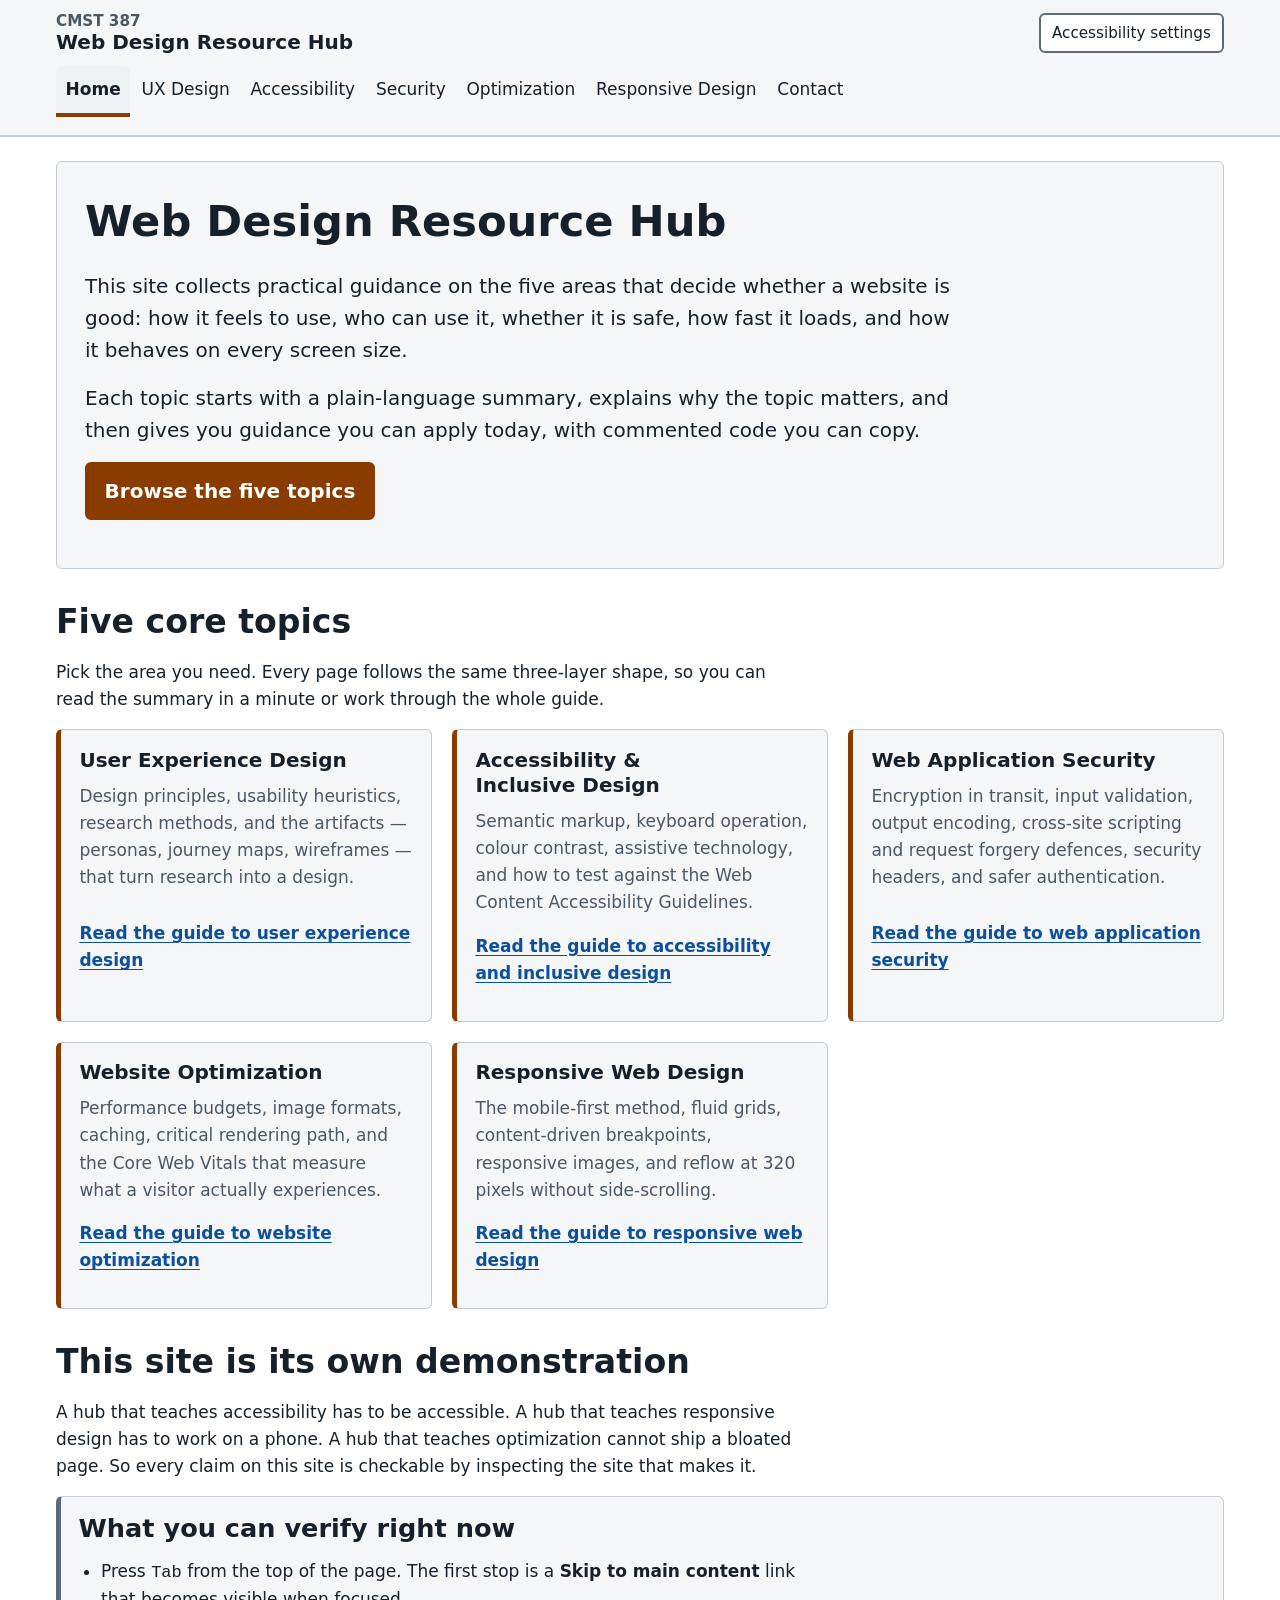
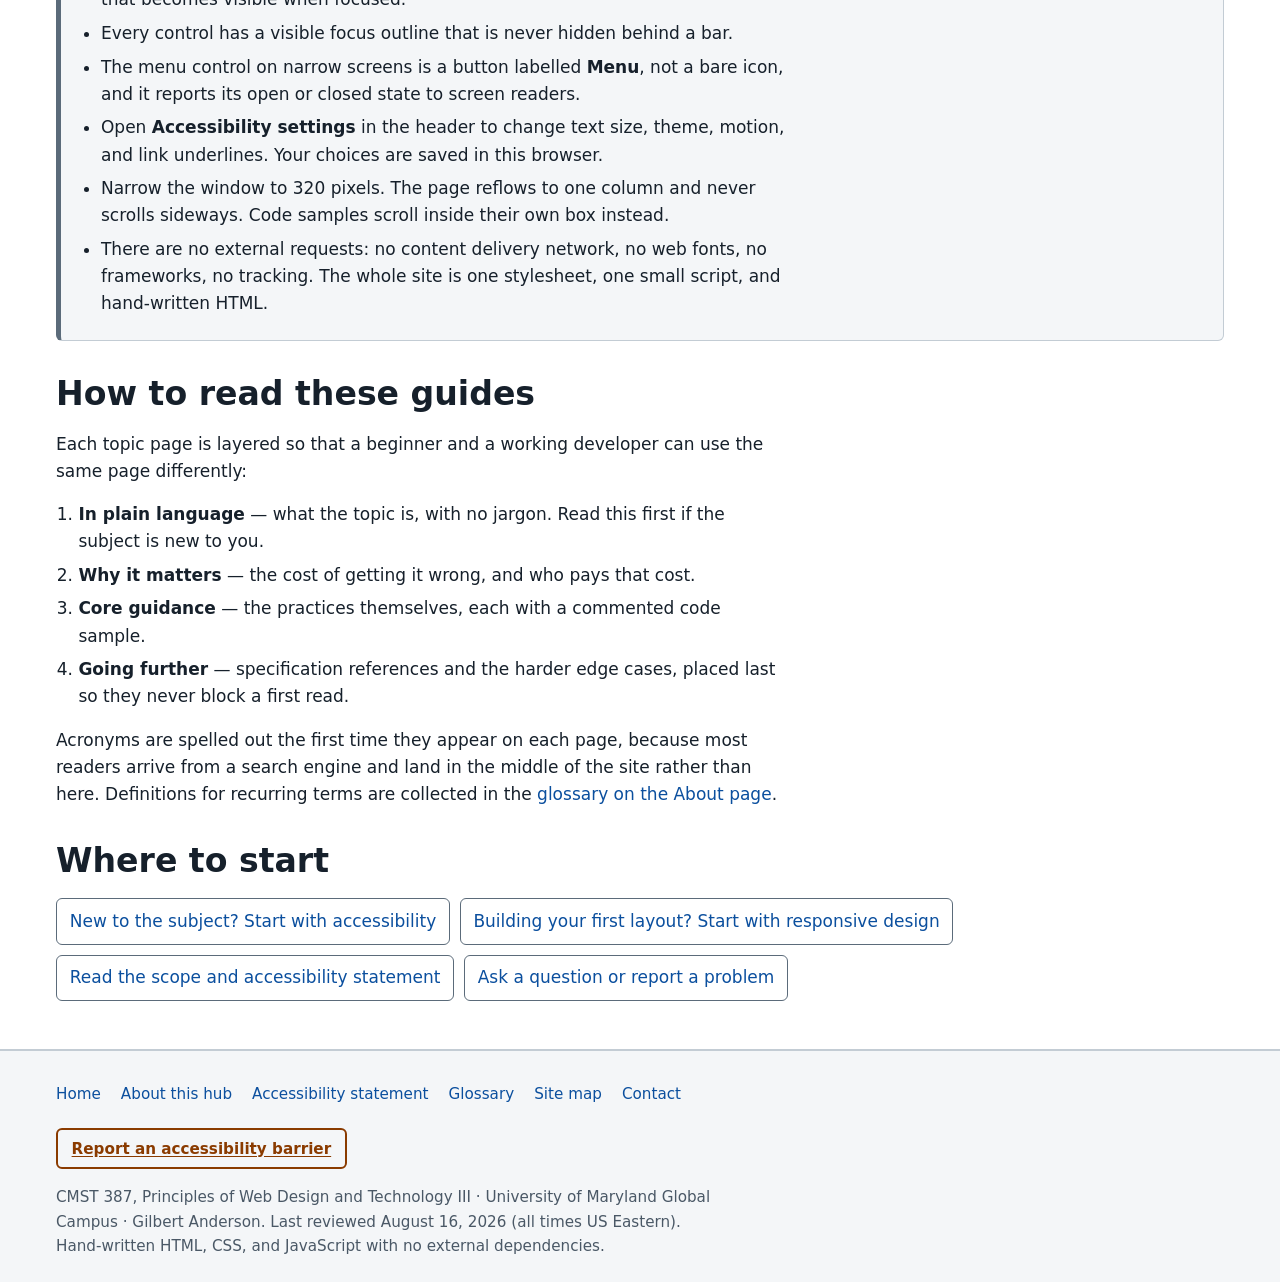
==== index.html @ 349463cb "Build resource hub site: 8 pages, shared CSS/JS, accessible responsive layout" ====
<!DOCTYPE html>
<html lang="en">
<head>
<meta charset="utf-8">
<meta name="viewport" content="width=device-width, initial-scale=1">
<title>Home | CMST 387 Web Design Resource Hub</title>
<meta name="description" content="Practical guidance on user experience design, accessibility, web application security, website optimization, and responsive design — written for students and early-career web developers.">
<link rel="stylesheet" href="styles.css">
<!-- Applies saved accessibility settings before the first paint, so the
     page never flashes in the wrong theme or text size. -->
<script>
(function(){var d=document.documentElement;d.classList.add('js');try{var p=JSON.parse(localStorage.getItem('hubPrefs')||'{}');if(p.theme&&p.theme!=='system'){d.setAttribute('data-theme',p.theme);}if(p.textsize&&p.textsize!=='default'){d.setAttribute('data-textsize',p.textsize);}if(p.motion==='reduced'){d.setAttribute('data-motion','reduced');}if(p.underline==='on'){d.setAttribute('data-underline','on');}}catch(e){}})();
</script>
</head>
<body>

<a class="skip-link" href="#main">Skip to main content</a>

<header class="site-header">
  <div class="wrap header-inner">
    <a class="brand" href="index.html">
      <span class="brand-course">CMST 387</span>
      <span class="brand-name">Web Design Resource Hub</span>
    </a>
    <div class="header-actions">
      <button type="button" id="nav-toggle" class="btn-menu" aria-expanded="false" aria-controls="primary-nav" hidden>Menu</button>
      <button type="button" id="a11y-toggle" class="btn-quiet" aria-expanded="false" aria-controls="a11y-panel" hidden>Accessibility settings</button>
    </div>
    <nav id="primary-nav" class="primary-nav" aria-label="Primary">
      <ul>
        <li><a href="index.html" aria-current="page">Home</a></li>
        <li><a href="ux-design.html">UX Design</a></li>
        <li><a href="accessibility.html">Accessibility</a></li>
        <li><a href="security.html">Security</a></li>
        <li><a href="optimization.html">Optimization</a></li>
        <li><a href="responsive-design.html">Responsive Design</a></li>
        <li><a href="contact.html">Contact</a></li>
      </ul>
    </nav>
  </div>
  <div id="a11y-panel" class="a11y-panel" hidden></div>
</header>

<main id="main" class="page" tabindex="-1">
  <div class="wrap">

    <div class="hero">
      <h1>Web Design Resource Hub</h1>
      <p>This site collects practical guidance on the five areas that decide whether a
      website is good: how it feels to use, who can use it, whether it is safe, how fast
      it loads, and how it behaves on every screen size.</p>
      <p>Each topic starts with a plain-language summary, explains why the topic matters,
      and then gives you guidance you can apply today, with commented code you can copy.</p>
      <p><a class="cta" href="#topics">Browse the five topics</a></p>
    </div>

    <h2 id="topics">Five core topics</h2>
    <p>Pick the area you need. Every page follows the same three-layer shape, so you can
    read the summary in a minute or work through the whole guide.</p>

    <ul class="card-grid">
      <li class="card">
        <h3>User Experience Design</h3>
        <p>Design principles, usability heuristics, research methods, and the artifacts —
        personas, journey maps, wireframes — that turn research into a design.</p>
        <p><a class="card-link" href="ux-design.html">Read the guide to user experience design</a></p>
      </li>
      <li class="card">
        <h3>Accessibility &amp; Inclusive Design</h3>
        <p>Semantic markup, keyboard operation, colour contrast, assistive technology, and
        how to test against the Web Content Accessibility Guidelines.</p>
        <p><a class="card-link" href="accessibility.html">Read the guide to accessibility and inclusive design</a></p>
      </li>
      <li class="card">
        <h3>Web Application Security</h3>
        <p>Encryption in transit, input validation, output encoding, cross-site scripting
        and request forgery defences, security headers, and safer authentication.</p>
        <p><a class="card-link" href="security.html">Read the guide to web application security</a></p>
      </li>
      <li class="card">
        <h3>Website Optimization</h3>
        <p>Performance budgets, image formats, caching, critical rendering path, and the
        Core Web Vitals that measure what a visitor actually experiences.</p>
        <p><a class="card-link" href="optimization.html">Read the guide to website optimization</a></p>
      </li>
      <li class="card">
        <h3>Responsive Web Design</h3>
        <p>The mobile-first method, fluid grids, content-driven breakpoints, responsive
        images, and reflow at 320 pixels without side-scrolling.</p>
        <p><a class="card-link" href="responsive-design.html">Read the guide to responsive web design</a></p>
      </li>
    </ul>

    <h2 id="own-demo">This site is its own demonstration</h2>
    <p>A hub that teaches accessibility has to be accessible. A hub that teaches responsive
    design has to work on a phone. A hub that teaches optimization cannot ship a bloated
    page. So every claim on this site is checkable by inspecting the site that makes it.</p>

    <div class="callout">
      <h3>What you can verify right now</h3>
      <ul>
        <li>Press <kbd>Tab</kbd> from the top of the page. The first stop is a
        <strong>Skip to main content</strong> link that becomes visible when focused.</li>
        <li>Every control has a visible focus outline that is never hidden behind a bar.</li>
        <li>The menu control on narrow screens is a button labelled <strong>Menu</strong>,
        not a bare icon, and it reports its open or closed state to screen readers.</li>
        <li>Open <strong>Accessibility settings</strong> in the header to change text size,
        theme, motion, and link underlines. Your choices are saved in this browser.</li>
        <li>Narrow the window to 320 pixels. The page reflows to one column and never
        scrolls sideways. Code samples scroll inside their own box instead.</li>
        <li>There are no external requests: no content delivery network, no web fonts, no
        frameworks, no tracking. The whole site is one stylesheet, one small script, and
        hand-written HTML.</li>
      </ul>
    </div>

    <h2 id="how-to-read">How to read these guides</h2>
    <p>Each topic page is layered so that a beginner and a working developer can use the
    same page differently:</p>
    <ol>
      <li><strong>In plain language</strong> — what the topic is, with no jargon. Read this
      first if the subject is new to you.</li>
      <li><strong>Why it matters</strong> — the cost of getting it wrong, and who pays that
      cost.</li>
      <li><strong>Core guidance</strong> — the practices themselves, each with a commented
      code sample.</li>
      <li><strong>Going further</strong> — specification references and the harder edge
      cases, placed last so they never block a first read.</li>
    </ol>
    <p>Acronyms are spelled out the first time they appear on each page, because most
    readers arrive from a search engine and land in the middle of the site rather than
    here. Definitions for recurring terms are collected in the
    <a href="about.html#glossary">glossary on the About page</a>.</p>

    <h2 id="start">Where to start</h2>
    <ul class="related-list">
      <li><a href="accessibility.html">New to the subject? Start with accessibility</a></li>
      <li><a href="responsive-design.html">Building your first layout? Start with responsive design</a></li>
      <li><a href="about.html">Read the scope and accessibility statement</a></li>
      <li><a href="contact.html">Ask a question or report a problem</a></li>
    </ul>

  </div>
</main>

<footer class="site-footer">
  <div class="wrap">
    <nav aria-label="Footer">
      <ul>
        <li><a href="index.html">Home</a></li>
        <li><a href="about.html">About this hub</a></li>
        <li><a href="about.html#accessibility-statement">Accessibility statement</a></li>
        <li><a href="about.html#glossary">Glossary</a></li>
        <li><a href="about.html#sitemap">Site map</a></li>
        <li><a href="contact.html">Contact</a></li>
      </ul>
    </nav>
    <p><a class="barrier-link" href="contact.html#category">Report an accessibility barrier</a></p>
    <p class="colophon">CMST 387, Principles of Web Design and Technology III · University
    of Maryland Global Campus · Gilbert Anderson. Last reviewed August 16, 2026 (all times
    US Eastern). Hand-written HTML, CSS, and JavaScript with no external dependencies.</p>
  </div>
</footer>

<script src="main.js" defer></script>
</body>
</html>
---- styles.css ----
/* =============================================================
   CMST 387 Web Design Resource Hub — shared stylesheet
   Hand-written. No frameworks, no CDN links, no web fonts.

   Organisation:
     1. Design tokens (light default, dark / high-contrast overrides)
     2. Base elements
     3. Layout helpers
     4. Skip link, header, navigation, accessibility panel
     5. Page furniture: breadcrumbs, hero, cards, layers, code, TOC
     6. Forms
     7. Footer
     8. Responsive enhancements (mobile-first: min-width queries only)
     9. User-preference media queries
   ============================================================= */

/* ---------- 1. Design tokens ------------------------------- */
/* Contrast ratios noted against their intended background.
   Verified with the WCAG 2.x relative-luminance formula.        */

:root {
  /* Light palette (default) */
  --bg:            #ffffff;
  --surface:       #f4f6f8;
  --surface-2:     #eef1f4;
  --text:          #16202b;   /* 15.9:1 on --bg   */
  --text-muted:    #4a5866;   /*  7.3:1 on --bg   */
  --link:          #0b4f9e;   /*  8.0:1 on --bg   */
  --link-visited:  #6b2d8f;   /*  8.1:1 on --bg   */
  --border:        #5b6b7a;   /*  5.5:1 on --bg (UI components need 3:1) */
  --border-soft:   #c3ccd4;
  --accent:        #8a3b00;   /*  7.0:1 on --bg   */
  --on-accent:     #ffffff;   /*  7.8:1 on --accent — text drawn on accent fills */
  --accent-soft:   #fff6ee;
  --focus:         #8a3b00;
  --error:         #b3261e;   /*  6.5:1 on --bg   */
  --error-bg:      #fdecea;
  --success:       #146c43;   /*  6.4:1 on --bg   */
  --success-bg:    #e8f5ee;
  --code-bg:       #eef1f4;
  --code-text:     #16202b;

  /* Typography scale — clamp() so type is fluid but never below 16px */
  --step--1: clamp(0.875rem, 0.84rem + 0.18vw, 0.95rem);
  --step-0:  clamp(1rem, 0.97rem + 0.15vw, 1.0625rem);
  --step-1:  clamp(1.125rem, 1.07rem + 0.28vw, 1.25rem);
  --step-2:  clamp(1.3rem, 1.2rem + 0.5vw, 1.6rem);
  --step-3:  clamp(1.55rem, 1.35rem + 0.9vw, 2.1rem);
  --step-4:  clamp(1.85rem, 1.5rem + 1.5vw, 2.75rem);

  --measure: 68ch;            /* 60–75 character reading measure */
  --radius: 0.375rem;
  --gap: 1.25rem;
  --shell: 75rem;

  --motion: 160ms;

  /* Adjusted by the accessibility settings panel */
  --text-scale: 1;
  --link-decoration: none;
}

/* Dark palette. Applied when the user's OS asks for dark and the
   site has not been explicitly forced to light, OR when the panel
   sets data-theme="dark". Every token is redefined as a real,
   contrast-checked colour — not an inverted filter. */
@media (prefers-color-scheme: dark) {
  :root:not([data-theme="light"]):not([data-theme="contrast"]) {
    --bg:           #10161d;
    --surface:      #18212b;
    --surface-2:    #1e2934;
    --text:         #e6edf3;  /* 15.0:1 on --bg */
    --text-muted:   #a9b8c6;  /*  9.1:1 on --bg */
    --link:         #7fb6ff;  /*  8.9:1 on --bg */
    --link-visited: #d3a9f5;
    --border:       #7d8d9c;  /*  6.1:1 on --bg */
    --border-soft:  #34424f;
    --accent:       #ffb27a;  /* 10.1:1 on --bg */
    --on-accent:    #1a1000;  /* 10.5:1 on --accent */
    --accent-soft:  #221a12;
    --focus:        #ffb27a;
    --error:        #ff9a90;  /*  9.2:1 on --bg */
    --error-bg:     #2b1614;
    --success:      #78d9a6;
    --success-bg:   #12251b;
    --code-bg:      #0a0f14;
    --code-text:    #e6edf3;
  }
}

:root[data-theme="dark"] {
  --bg:           #10161d;
  --surface:      #18212b;
  --surface-2:    #1e2934;
  --text:         #e6edf3;
  --text-muted:   #a9b8c6;
  --link:         #7fb6ff;
  --link-visited: #d3a9f5;
  --border:       #7d8d9c;
  --border-soft:  #34424f;
  --accent:       #ffb27a;
  --on-accent:    #1a1000;
  --accent-soft:  #221a12;
  --focus:        #ffb27a;
  --error:        #ff9a90;
  --error-bg:     #2b1614;
  --success:      #78d9a6;
  --success-bg:   #12251b;
  --code-bg:      #0a0f14;
  --code-text:    #e6edf3;
}

/* High-contrast theme: pure black on pure white, 21:1, heavier borders. */
:root[data-theme="contrast"] {
  --bg:           #ffffff;
  --surface:      #ffffff;
  --surface-2:    #ffffff;
  --text:         #000000;
  --text-muted:   #000000;
  --link:         #0000c8;
  --link-visited: #5c0099;
  --border:       #000000;
  --border-soft:  #000000;
  --accent:       #6b2200;
  --on-accent:    #ffffff;   /* 11.3:1 on --accent */
  --accent-soft:  #ffffff;
  --focus:        #000000;
  --error:        #8f0000;
  --error-bg:     #ffffff;
  --success:      #00532f;
  --success-bg:   #ffffff;
  --code-bg:      #ffffff;
  --code-text:    #000000;
  --link-decoration: underline;
}

:root[data-theme="contrast"] * {
  border-color: #000000;
}

/* Users who ask their OS for more contrast get the stronger borders
   without having to find the settings panel. */
@media (prefers-contrast: more) {
  :root:not([data-theme]) {
    --text-muted: var(--text);
    --border-soft: var(--border);
    --link-decoration: underline;
  }
}

/* Text-size steps set by the settings panel. */
:root[data-textsize="large"]   { --text-scale: 1.125; }
:root[data-textsize="larger"]  { --text-scale: 1.25; }
:root[data-underline="on"]     { --link-decoration: underline; }

/* ---------- 2. Base elements -------------------------------- */

*,
*::before,
*::after { box-sizing: border-box; }

/* The hidden attribute must win over any display value set below. */
[hidden] { display: none !important; }

html {
  /* rem-based sizing: browser text-size preferences still apply. */
  font-size: calc(100% * var(--text-scale));
  -webkit-text-size-adjust: 100%;
  scroll-behavior: smooth;
}

body {
  margin: 0;
  background: var(--bg);
  color: var(--text);
  font-family: system-ui, -apple-system, "Segoe UI", Roboto, "Helvetica Neue",
               Arial, "Noto Sans", sans-serif;
  font-size: var(--step-0);
  line-height: 1.6;
  text-align: left;             /* never justified — rivers hurt dyslexic readers */
  overflow-wrap: break-word;
  display: flex;
  flex-direction: column;
  min-height: 100vh;
}

h1, h2, h3, h4 {
  line-height: 1.25;
  margin: 0 0 0.5em;
  font-weight: 700;
  max-width: var(--measure);
  text-wrap: balance;
}

h1 { font-size: var(--step-4); margin-top: 0; }
h2 { font-size: var(--step-3); margin-top: 2rem; }
h3 { font-size: var(--step-2); margin-top: 1.75rem; }
h4 { font-size: var(--step-1); margin-top: 1.5rem; }

p, ul, ol, dl, table { max-width: var(--measure); }
p { margin: 0 0 1rem; }
ul, ol { margin: 0 0 1rem; padding-left: 1.4rem; }
li { margin-bottom: 0.4rem; }
li > ul, li > ol { margin-top: 0.4rem; }

a {
  color: var(--link);
  text-decoration: var(--link-decoration);
  text-underline-offset: 0.15em;
}
a:visited { color: var(--link-visited); }
a:hover   { text-decoration: underline; }

/* Focus indicator: 3px solid, offset so it is never clipped or
   obscured, and drawn in a colour with >3:1 against every surface. */
:focus-visible {
  outline: 3px solid var(--focus);
  outline-offset: 2px;
  border-radius: 2px;
}
/* Fallback for browsers without :focus-visible support. */
:focus:not(:focus-visible) { outline: none; }

/* Anything linked from the table of contents or the error summary
   is scrolled clear of the top edge. */
[id] { scroll-margin-top: 1.5rem; }

img, svg, video { max-width: 100%; height: auto; }

hr {
  border: 0;
  border-top: 1px solid var(--border-soft);
  margin: 2.5rem 0;
}

abbr[title] { text-decoration: underline dotted; cursor: help; }

dl { margin: 0 0 1.5rem; }
dt { font-weight: 700; margin-top: 1rem; }
dd { margin: 0.25rem 0 0; padding-left: 1rem; border-left: 3px solid var(--border-soft); }

blockquote {
  margin: 0 0 1rem;
  padding: 0.25rem 0 0.25rem 1rem;
  border-left: 4px solid var(--accent);
  color: var(--text-muted);
  max-width: var(--measure);
}

table {
  border-collapse: collapse;
  width: 100%;
  margin-bottom: 1.5rem;
}
caption { text-align: left; color: var(--text-muted); padding-bottom: 0.5rem; }
th, td {
  border: 1px solid var(--border-soft);
  padding: 0.5rem 0.65rem;
  text-align: left;
  vertical-align: top;
}
th { background: var(--surface); }

/* Visually hidden but available to assistive technology. */
.visually-hidden {
  position: absolute;
  width: 1px; height: 1px;
  margin: -1px; padding: 0;
  overflow: hidden;
  clip: rect(0 0 0 0);
  clip-path: inset(50%);
  white-space: nowrap;
  border: 0;
}

/* ---------- 3. Layout helpers ------------------------------- */

.wrap {
  width: 100%;
  max-width: var(--shell);
  margin-inline: auto;
  padding-inline: 1rem;
}

.page {
  flex: 1 0 auto;
  padding-block: 1.5rem 3rem;
}

.stack > * + * { margin-top: 1rem; }

/* ---------- 4. Skip link, header, nav, settings panel -------- */

.skip-link {
  position: absolute;
  left: 0.5rem;
  top: -100px;
  z-index: 100;
  background: var(--bg);
  color: var(--link);
  border: 2px solid var(--focus);
  border-radius: var(--radius);
  padding: 0.65rem 1rem;
  font-weight: 700;
  text-decoration: underline;
  transition: top var(--motion) ease;
}
.skip-link:focus {
  top: 0.5rem;              /* visible on focus, never obscured */
}

.site-header {
  background: var(--surface);
  border-bottom: 2px solid var(--border-soft);
}

.header-inner {
  display: flex;
  flex-wrap: wrap;
  align-items: center;
  justify-content: space-between;
  gap: 0.75rem;
  padding-block: 0.75rem;
}

.brand {
  font-weight: 700;
  color: var(--text);
  text-decoration: none;
  line-height: 1.2;
  display: block;
}
.brand:visited { color: var(--text); }
.brand .brand-course { display: block; font-size: var(--step--1); color: var(--text-muted); font-weight: 600; }
.brand .brand-name   { display: block; font-size: var(--step-1); }
.brand:hover .brand-name { text-decoration: underline; }

.header-actions {
  display: flex;
  flex-wrap: wrap;
  gap: 0.5rem;
}

/* All buttons carry text labels — never an icon alone. */
button {
  font: inherit;
  color: var(--text);
  background: var(--bg);
  border: 2px solid var(--border);
  border-radius: var(--radius);
  padding: 0.5rem 0.9rem;
  min-height: 2.75rem;      /* 44px primary target */
  cursor: pointer;
}
button:hover { background: var(--surface-2); }

/* --on-accent is redefined alongside --accent in every theme, so text
   drawn on an accent fill stays legible without any per-theme override
   rules here. */
.btn-primary {
  background: var(--accent);
  border-color: var(--accent);
  color: var(--on-accent);
  font-weight: 700;
}
.btn-primary:hover { text-decoration: underline; }

.btn-quiet {
  min-height: 2.25rem;
  padding: 0.35rem 0.7rem;
  font-size: var(--step--1);
}

.primary-nav {
  width: 100%;
}
.primary-nav ul {
  list-style: none;
  margin: 0;
  padding: 0;
  max-width: none;
  display: flex;
  flex-direction: column;
  gap: 0.15rem;
}
.primary-nav a {
  display: block;
  padding: 0.7rem 0.5rem;   /* comfortably over the 24x24 minimum */
  color: var(--text);
  text-decoration: var(--link-decoration);
  border-radius: var(--radius);
  border-left: 4px solid transparent;
}
.primary-nav a:hover { background: var(--surface-2); text-decoration: underline; }
.primary-nav a[aria-current="page"] {
  font-weight: 700;
  border-left-color: var(--accent);
  background: var(--surface-2);
}

/* When JavaScript is available the nav collapses behind the "Menu"
   button on small screens. Without JavaScript the .js class is never
   added, so the full list simply stays on the page. */
.js .primary-nav { display: none; }
.js .site-header[data-nav-open="true"] .primary-nav { display: block; }

.a11y-panel {
  background: var(--accent-soft);
  border-top: 2px solid var(--accent);
  border-bottom: 2px solid var(--accent);
  padding-block: 1rem;
}
.a11y-panel h2 { font-size: var(--step-1); margin-top: 0; }
.a11y-panel fieldset {
  border: 1px solid var(--border-soft);
  border-radius: var(--radius);
  margin: 0 0 1rem;
  padding: 0.75rem 1rem 1rem;
  min-width: 0;
}
.a11y-panel legend { font-weight: 700; padding-inline: 0.35rem; }
.a11y-panel .opt-grid {
  display: grid;
  gap: 0.4rem 1rem;
  grid-template-columns: repeat(auto-fit, minmax(11rem, 1fr));
}
.a11y-panel label { display: flex; align-items: center; gap: 0.5rem; padding: 0.35rem 0; }
.a11y-panel input { width: 1.15rem; height: 1.15rem; accent-color: var(--accent); }
.a11y-settings-grid {
  display: grid;
  gap: 0 1.25rem;
  grid-template-columns: repeat(auto-fit, minmax(15rem, 1fr));
}

/* ---------- 5. Page furniture ------------------------------- */

.breadcrumbs {
  background: var(--surface);
  border-bottom: 1px solid var(--border-soft);
  font-size: var(--step--1);
}
.breadcrumbs ol {
  list-style: none;
  display: flex;
  flex-wrap: wrap;
  gap: 0.35rem;
  margin: 0;
  padding: 0.6rem 0;
  max-width: none;
}
.breadcrumbs li { margin: 0; }
.breadcrumbs li + li::before {
  content: "\203A";           /* › */
  padding-right: 0.35rem;
  color: var(--text-muted);
}

.hero {
  background: var(--surface);
  border: 1px solid var(--border-soft);
  border-radius: var(--radius);
  padding: 1.5rem 1.25rem;
  margin-bottom: 2rem;
}
.hero p { font-size: var(--step-1); color: var(--text); }

.cta {
  display: inline-block;
  min-height: 2.75rem;
  padding: 0.7rem 1.1rem;
  background: var(--accent);
  color: var(--on-accent);
  font-weight: 700;
  border-radius: var(--radius);
  text-decoration: none;
  border: 2px solid var(--accent);
}
.cta:visited { color: var(--on-accent); }
.cta:hover { text-decoration: underline; }

/* Topic cards: one column by default, more when the content allows. */
.card-grid {
  list-style: none;
  margin: 0 0 2rem;
  padding: 0;
  max-width: none;
  display: grid;
  gap: var(--gap);
  grid-template-columns: 1fr;
}
.card {
  background: var(--surface);
  border: 1px solid var(--border-soft);
  border-left: 5px solid var(--accent);
  border-radius: var(--radius);
  padding: 1.1rem 1.15rem;
  margin: 0;
  display: flex;
  flex-direction: column;
}
.card h3 { margin-top: 0; font-size: var(--step-1); }
.card p { color: var(--text-muted); flex: 1 0 auto; }
.card .card-link { font-weight: 700; text-decoration: underline; }

/* Layered content: summary / why it matters / core guidance. */
.layer-summary {
  background: var(--accent-soft);
  border: 2px solid var(--accent);
  border-radius: var(--radius);
  padding: 1.1rem 1.15rem;
  margin-bottom: 1.5rem;
}
.layer-summary h2 { margin-top: 0; font-size: var(--step-2); }
.layer-summary p:last-child { margin-bottom: 0; }

.callout {
  background: var(--surface);
  border: 1px solid var(--border-soft);
  border-left: 5px solid var(--border);
  border-radius: var(--radius);
  padding: 1rem 1.1rem;
  margin-bottom: 1.5rem;
}
.callout h3, .callout h2 { margin-top: 0; }
.callout p:last-child, .callout ul:last-child { margin-bottom: 0; }

/* Code samples. The block scrolls inside itself; the page never
   scrolls sideways. tabindex="0" in the markup makes the scroll
   container reachable and operable from the keyboard. */
.code-sample { margin: 0 0 1.5rem; max-width: var(--measure); }
.code-sample figcaption {
  font-size: var(--step--1);
  color: var(--text-muted);
  margin-bottom: 0.4rem;
}
.code-head {
  display: flex;
  flex-wrap: wrap;
  align-items: center;
  justify-content: space-between;
  gap: 0.5rem;
  background: var(--surface-2);
  border: 1px solid var(--border-soft);
  border-bottom: 0;
  border-radius: var(--radius) var(--radius) 0 0;
  padding: 0.35rem 0.6rem;
  font-size: var(--step--1);
}
.code-head .code-lang { font-weight: 700; }
pre {
  margin: 0;
  background: var(--code-bg);
  color: var(--code-text);
  border: 1px solid var(--border-soft);
  border-radius: 0 0 var(--radius) var(--radius);
  padding: 0.9rem;
  overflow-x: auto;          /* horizontal scroll stays in this box */
  font-size: var(--code-scale, 0.95em);
  line-height: 1.55;
  tab-size: 2;
}
pre:focus-visible { outline-offset: -3px; }
code, kbd, samp {
  font-family: ui-monospace, SFMono-Regular, "SF Mono", Menlo, Consolas,
               "Liberation Mono", monospace;
}
p code, li code, td code {
  background: var(--code-bg);
  border: 1px solid var(--border-soft);
  border-radius: 3px;
  padding: 0.05em 0.3em;
  font-size: 0.92em;
}

/* Table of contents. <details> so it is a native accordion with no
   custom ARIA. Open by default; the script collapses it on narrow
   screens and re-opens it on wide ones. */
.toc {
  background: var(--surface);
  border: 1px solid var(--border-soft);
  border-radius: var(--radius);
  padding: 0.5rem 0.9rem 0.9rem;
  margin-bottom: 1.5rem;
}
/* Left as a normal list-item so the browser keeps its own disclosure
   triangle. That marker is the only affordance telling a sighted user
   the section can be opened and closed, so it is not styled away. */
.toc > summary {
  font-weight: 700;
  font-size: var(--step-1);
  cursor: pointer;
  padding: 0.6rem 0.25rem;
}
.toc ul { list-style: none; padding-left: 0; margin: 0.5rem 0 0; max-width: none; }
.toc li { margin-bottom: 0.15rem; }
.toc ul ul { padding-left: 1rem; }
.toc a { display: block; padding: 0.35rem 0.25rem; }

.related-list {
  list-style: none;
  padding: 0;
  margin: 0;
  max-width: none;
  display: flex;
  flex-wrap: wrap;
  gap: 0.6rem;
}
.related-list li { margin: 0; }
.related-list a {
  display: inline-block;
  background: var(--bg);
  border: 1px solid var(--border);
  border-radius: var(--radius);
  padding: 0.55rem 0.8rem;
  text-decoration: var(--link-decoration);
  min-height: 2.5rem;
}
.related-list a:hover { background: var(--surface-2); text-decoration: underline; }

.helpful {
  background: var(--accent-soft);
  border: 2px solid var(--accent);
  border-radius: var(--radius);
  padding: 0.9rem 1.1rem;
  margin: 2rem 0 0;
  display: flex;
  flex-wrap: wrap;
  align-items: center;
  gap: 0.6rem;
}
.helpful p { margin: 0; font-weight: 700; }
.helpful [role="status"] { flex-basis: 100%; margin: 0; font-weight: 400; }

/* ---------- 6. Forms ---------------------------------------- */

form { max-width: 44rem; }

.field { margin-bottom: 1.5rem; }
.field > label,
fieldset > legend {
  display: block;
  font-weight: 700;
  margin-bottom: 0.3rem;
}
.hint {
  display: block;
  color: var(--text-muted);
  font-size: var(--step--1);
  margin-bottom: 0.4rem;
}
.optional { font-weight: 400; color: var(--text-muted); }

input[type="text"],
input[type="email"],
input[type="tel"],
input[type="url"],
select,
textarea {
  font: inherit;
  color: var(--text);
  background: var(--bg);
  width: 100%;
  max-width: 32rem;
  padding: 0.6rem 0.7rem;
  min-height: 2.75rem;
  border: 2px solid var(--border);
  border-radius: var(--radius);
}
textarea { max-width: 44rem; min-height: 9rem; resize: vertical; }
select { max-width: 32rem; }

[aria-invalid="true"] {
  border-color: var(--error);
  border-width: 3px;
}

.field-error {
  display: block;
  margin-top: 0.4rem;
  color: var(--error);
  font-weight: 700;
}
.field-error::before { content: "\2715\00a0"; }  /* ✕ — paired with text, never colour alone */

.error-summary {
  background: var(--error-bg);
  border: 3px solid var(--error);
  border-radius: var(--radius);
  padding: 1rem 1.1rem;
  margin-bottom: 1.5rem;
}
.error-summary h2 { margin-top: 0; font-size: var(--step-1); color: var(--error); }
.error-summary ul { margin-bottom: 0; }
.error-summary a { color: var(--error); font-weight: 700; text-decoration: underline; }

.form-success {
  background: var(--success-bg);
  border: 3px solid var(--success);
  border-radius: var(--radius);
  padding: 1rem 1.1rem;
  margin-bottom: 1.5rem;
}
.form-success h2 { margin-top: 0; font-size: var(--step-1); color: var(--success); }
.form-success p:last-child { margin-bottom: 0; }

fieldset {
  border: 1px solid var(--border-soft);
  border-radius: var(--radius);
  padding: 0.75rem 1rem 1rem;
  margin: 0 0 1.5rem;
  min-width: 0;
}

/* Honeypot: off-screen, hidden from assistive technology, skipped by
   the keyboard. A real person never encounters it — which is why this
   site needs no CAPTCHA. */
.honeypot {
  position: absolute;
  left: -9999px;
  width: 1px;
  height: 1px;
  overflow: hidden;
}

/* ---------- 7. Footer --------------------------------------- */

.site-footer {
  flex-shrink: 0;
  background: var(--surface);
  border-top: 2px solid var(--border-soft);
  padding-block: 1.5rem;
  font-size: var(--step--1);
}
.site-footer nav ul {
  list-style: none;
  display: flex;
  flex-wrap: wrap;
  gap: 0.25rem 1.25rem;
  padding: 0;
  margin: 0 0 1rem;
  max-width: none;
}
.site-footer li { margin: 0; }
.site-footer a { padding-block: 0.4rem; display: inline-block; }
.barrier-link {
  display: inline-block;
  border: 2px solid var(--accent);
  border-radius: var(--radius);
  padding: 0.55rem 0.85rem;
  color: var(--accent) !important;
  font-weight: 700;
  text-decoration: underline;
  min-height: 2.5rem;
}
.barrier-link:hover { background: var(--accent-soft); }
.site-footer .colophon { color: var(--text-muted); margin: 1rem 0 0; max-width: var(--measure); }

/* ---------- 8. Responsive enhancements ----------------------- */
/* Mobile-first: the rules above describe the small screen. Breakpoints
   below are placed where the content stops working, not at device
   widths. At 320px nothing here has applied yet. */

@media (min-width: 34em) {          /* ~544px — two cards fit */
  .card-grid { grid-template-columns: repeat(2, 1fr); }
  .card-grid.grid-2 { grid-template-columns: repeat(2, 1fr); }
}

@media (min-width: 48em) {          /* ~768px — nav fits on one row */
  .js .primary-nav { display: block; width: auto; }
  .btn-menu { display: none !important; }
  .primary-nav ul { flex-direction: row; flex-wrap: wrap; gap: 0.1rem; }
  .primary-nav a {
    border-left: 0;
    border-bottom: 4px solid transparent;
    border-radius: var(--radius) var(--radius) 0 0;
    padding: 0.6rem 0.6rem;
  }
  .primary-nav a[aria-current="page"] {
    border-left: 0;
    border-bottom-color: var(--accent);
  }
  .header-inner { flex-wrap: wrap; }
  .hero { padding: 2rem 1.75rem; }
}

@media (min-width: 62em) {          /* ~992px — three cards fit */
  .card-grid { grid-template-columns: repeat(3, 1fr); }
  .card-grid.grid-2 { grid-template-columns: repeat(2, 1fr); }
}

@media (min-width: 64em) {          /* ~1024px — room for a sidebar TOC */
  .topic-layout {
    display: grid;
    grid-template-columns: 16rem minmax(0, 1fr);
    gap: 2.5rem;
    align-items: start;
  }
  .topic-layout .toc {
    position: sticky;
    top: 1rem;
    max-height: calc(100vh - 2rem);
    overflow-y: auto;
  }
  .code-sample, p, ul, ol, dl { max-width: var(--measure); }
}

/* ---------- 9. User-preference media queries ----------------- */

/* Honour the operating-system setting first, and the site panel
   setting second, so a user who has already configured their machine
   never has to configure this site. */
@media (prefers-reduced-motion: reduce) {
  html { scroll-behavior: auto; }
  *, *::before, *::after {
    animation-duration: 0.001ms !important;
    animation-iteration-count: 1 !important;
    transition-duration: 0.001ms !important;
    scroll-behavior: auto !important;
  }
}

:root[data-motion="reduced"] { scroll-behavior: auto; }
:root[data-motion="reduced"] *,
:root[data-motion="reduced"] *::before,
:root[data-motion="reduced"] *::after {
  animation-duration: 0.001ms !important;
  animation-iteration-count: 1 !important;
  transition-duration: 0.001ms !important;
  scroll-behavior: auto !important;
}

@media print {
  .site-header, .site-footer, .skip-link, .helpful, .toc { display: none; }
  body { color: #000; background: #fff; }
  a::after { content: " (" attr(href) ")"; font-size: 0.8em; }
}
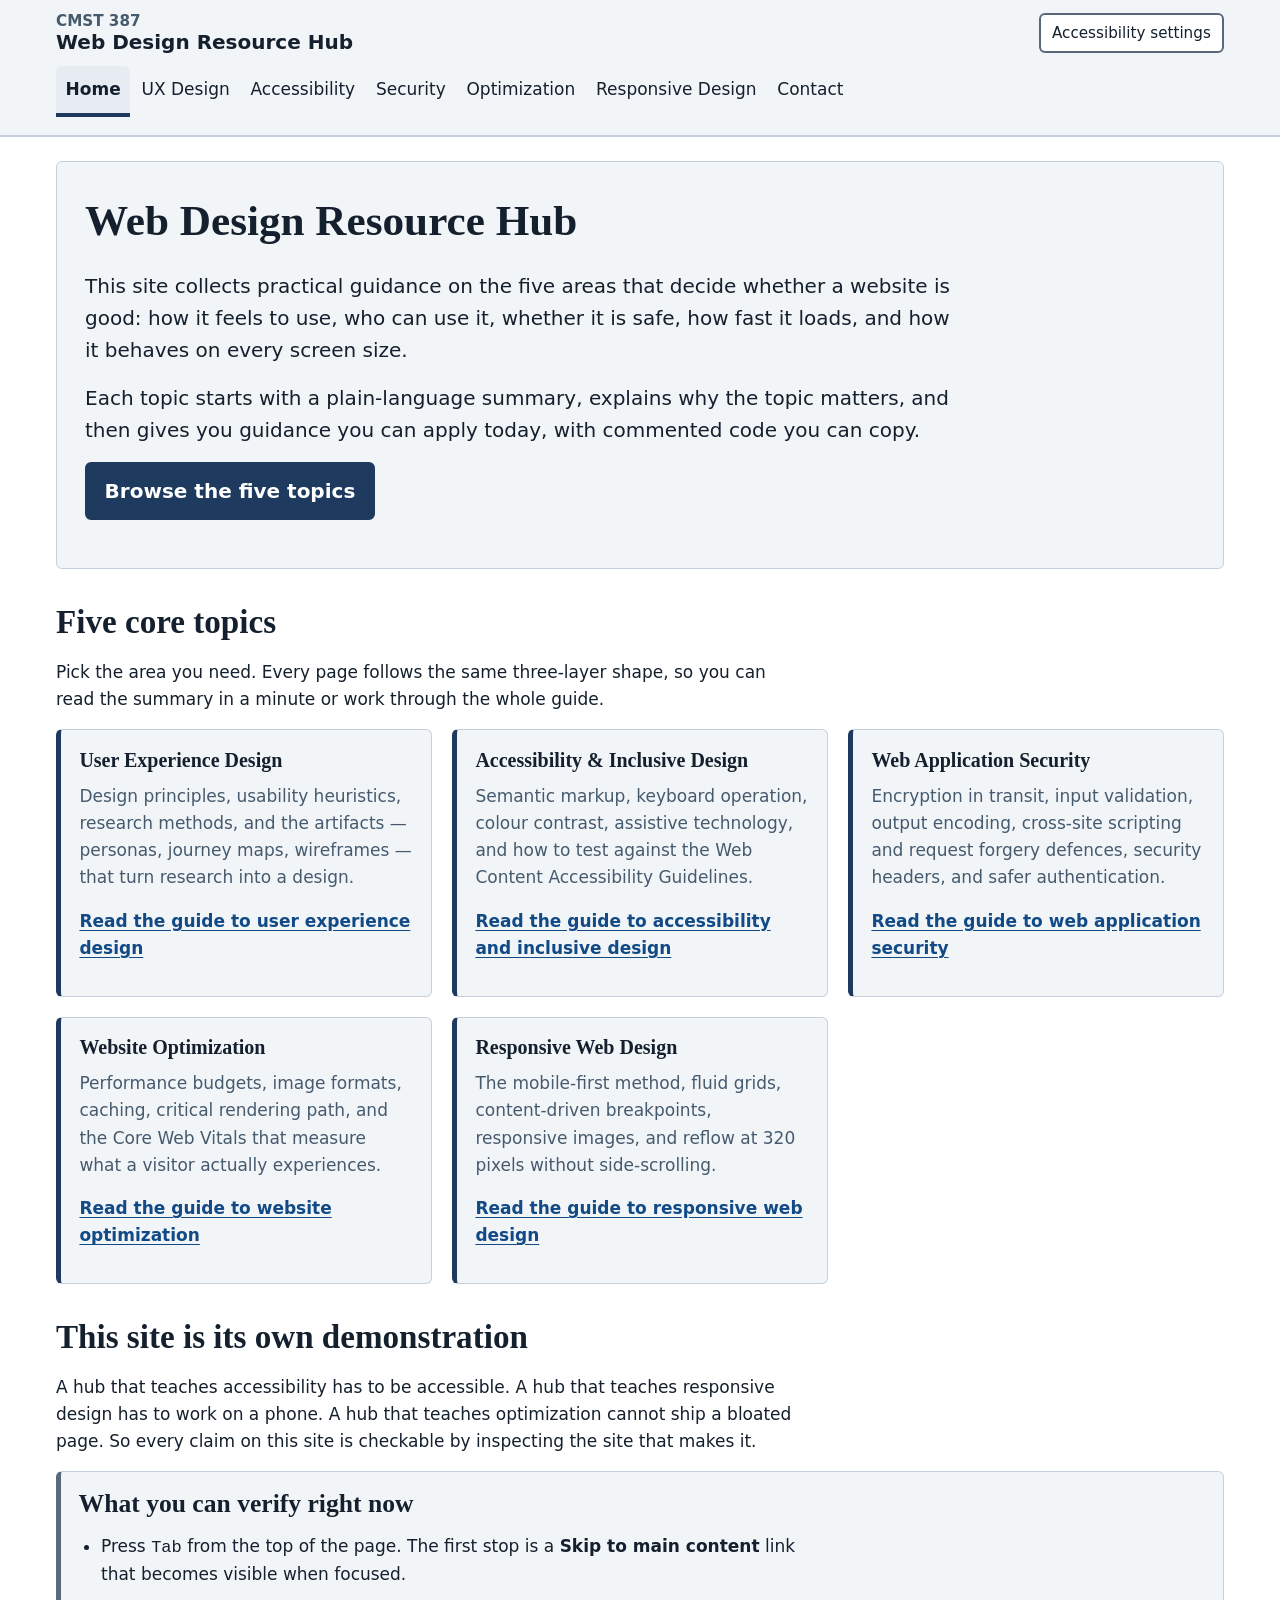
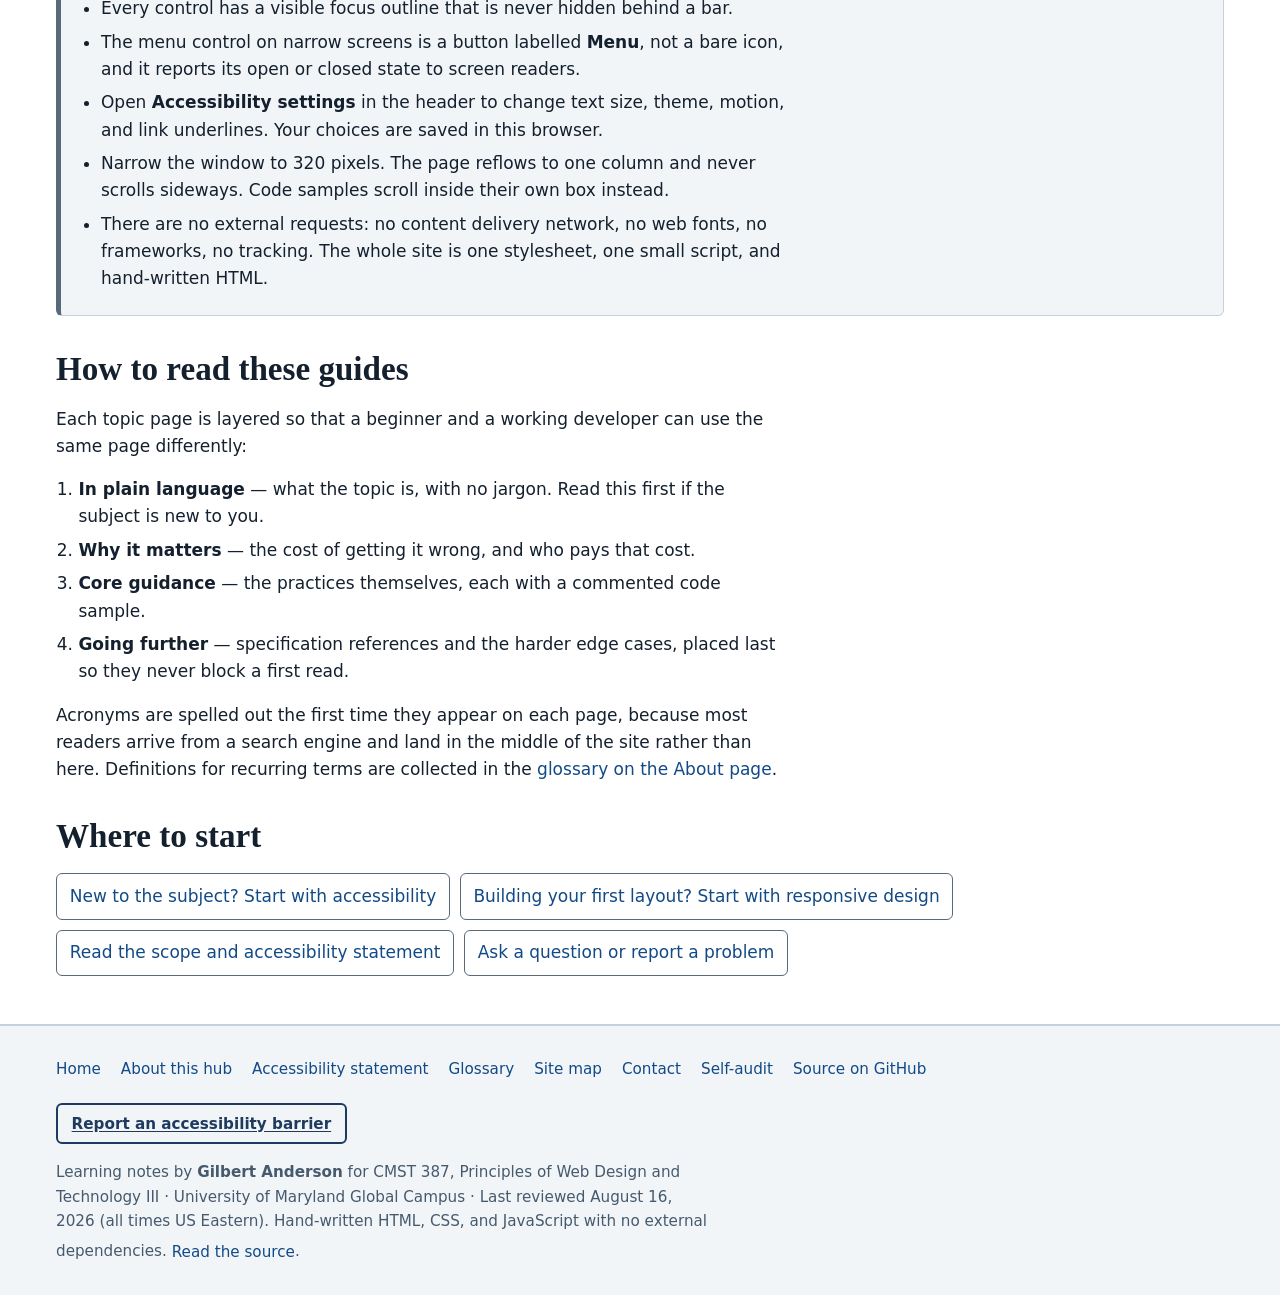
==== commit 0d6002e6: "Personalize: academic theme, author bio and learning-log framing, interactive a11y demo, self-audit " ====
--- a/index.html
+++ b/index.html
@@ -153,12 +153,16 @@
         <li><a href="about.html#glossary">Glossary</a></li>
         <li><a href="about.html#sitemap">Site map</a></li>
         <li><a href="contact.html">Contact</a></li>
+        <li><a href="self-audit.html">Self-audit</a></li>
+        <li><a href="https://github.com/gilbertanderson/cmst387">Source on GitHub</a></li>
       </ul>
     </nav>
     <p><a class="barrier-link" href="contact.html#category">Report an accessibility barrier</a></p>
-    <p class="colophon">CMST 387, Principles of Web Design and Technology III · University
-    of Maryland Global Campus · Gilbert Anderson. Last reviewed August 16, 2026 (all times
-    US Eastern). Hand-written HTML, CSS, and JavaScript with no external dependencies.</p>
+    <p class="colophon">Learning notes by <strong>Gilbert Anderson</strong> for CMST 387,
+    Principles of Web Design and Technology III · University of Maryland Global Campus ·
+    Last reviewed August 16, 2026 (all times US Eastern). Hand-written HTML, CSS, and
+    JavaScript with no external dependencies.
+    <a href="https://github.com/gilbertanderson/cmst387">Read the source</a>.</p>
   </div>
 </footer>
 
--- a/styles.css
+++ b/styles.css
@@ -21,24 +21,24 @@
 :root {
   /* Light palette (default) */
   --bg:            #ffffff;
-  --surface:       #f4f6f8;
-  --surface-2:     #eef1f4;
-  --text:          #16202b;   /* 15.9:1 on --bg   */
-  --text-muted:    #4a5866;   /*  7.3:1 on --bg   */
-  --link:          #0b4f9e;   /*  8.0:1 on --bg   */
-  --link-visited:  #6b2d8f;   /*  8.1:1 on --bg   */
-  --border:        #5b6b7a;   /*  5.5:1 on --bg (UI components need 3:1) */
-  --border-soft:   #c3ccd4;
-  --accent:        #8a3b00;   /*  7.0:1 on --bg   */
+  --surface:       #f2f5f8;
+  --surface-2:     #e7ecf2;
+  --text:          #14202e;   /* 15.9:1 on --bg   */
+  --text-muted:    #465a6e;   /*  7.3:1 on --bg   */
+  --link:          #124a86;   /*  8.0:1 on --bg   */
+  --link-visited:  #5b3a80;   /*  8.1:1 on --bg   */
+  --border:        #59697a;   /*  5.5:1 on --bg (UI components need 3:1) */
+  --border-soft:   #c6d0da;
+  --accent:        #1e3a5f;   /*  7.0:1 on --bg   */
   --on-accent:     #ffffff;   /*  7.8:1 on --accent — text drawn on accent fills */
-  --accent-soft:   #fff6ee;
-  --focus:         #8a3b00;
+  --accent-soft:   #eef3f9;
+  --focus:         #1e3a5f;
   --error:         #b3261e;   /*  6.5:1 on --bg   */
   --error-bg:      #fdecea;
   --success:       #146c43;   /*  6.4:1 on --bg   */
   --success-bg:    #e8f5ee;
-  --code-bg:       #eef1f4;
-  --code-text:     #16202b;
+  --code-bg:       #eaeff5;
+  --code-text:     #14202e;
 
   /* Typography scale — clamp() so type is fluid but never below 16px */
   --step--1: clamp(0.875rem, 0.84rem + 0.18vw, 0.95rem);
@@ -56,6 +56,8 @@
   --motion: 160ms;
 
   /* Adjusted by the accessibility settings panel */
+  --font-body: system-ui, -apple-system, "Segoe UI", Roboto, "Helvetica Neue", Arial, sans-serif;
+  --font-head: Georgia, "Iowan Old Style", "Palatino Linotype", "Book Antiqua", "Times New Roman", serif;
   --text-scale: 1;
   --link-decoration: none;
 }
@@ -66,47 +68,47 @@
    contrast-checked colour — not an inverted filter. */
 @media (prefers-color-scheme: dark) {
   :root:not([data-theme="light"]):not([data-theme="contrast"]) {
-    --bg:           #10161d;
-    --surface:      #18212b;
-    --surface-2:    #1e2934;
+    --bg:           #0f1720;
+    --surface:      #172230;
+    --surface-2:    #1e2c3c;
     --text:         #e6edf3;  /* 15.0:1 on --bg */
     --text-muted:   #a9b8c6;  /*  9.1:1 on --bg */
-    --link:         #7fb6ff;  /*  8.9:1 on --bg */
+    --link:         #8dbdf2;  /*  8.9:1 on --bg */
     --link-visited: #d3a9f5;
     --border:       #7d8d9c;  /*  6.1:1 on --bg */
-    --border-soft:  #34424f;
-    --accent:       #ffb27a;  /* 10.1:1 on --bg */
-    --on-accent:    #1a1000;  /* 10.5:1 on --accent */
-    --accent-soft:  #221a12;
-    --focus:        #ffb27a;
+    --border-soft:  #31424f;
+    --accent:       #9fc4ea;  /* 10.1:1 on --bg */
+    --on-accent:    #0b1622;  /* 10.5:1 on --accent */
+    --accent-soft:  #152232;
+    --focus:        #9fc4ea;
     --error:        #ff9a90;  /*  9.2:1 on --bg */
     --error-bg:     #2b1614;
     --success:      #78d9a6;
     --success-bg:   #12251b;
-    --code-bg:      #0a0f14;
+    --code-bg:      #0a1119;
     --code-text:    #e6edf3;
   }
 }
 
 :root[data-theme="dark"] {
-  --bg:           #10161d;
-  --surface:      #18212b;
-  --surface-2:    #1e2934;
+  --bg:           #0f1720;
+  --surface:      #172230;
+  --surface-2:    #1e2c3c;
   --text:         #e6edf3;
   --text-muted:   #a9b8c6;
-  --link:         #7fb6ff;
+  --link:         #8dbdf2;
   --link-visited: #d3a9f5;
   --border:       #7d8d9c;
-  --border-soft:  #34424f;
-  --accent:       #ffb27a;
-  --on-accent:    #1a1000;
-  --accent-soft:  #221a12;
-  --focus:        #ffb27a;
+  --border-soft:  #31424f;
+  --accent:       #9fc4ea;
+  --on-accent:    #0b1622;
+  --accent-soft:  #152232;
+  --focus:        #9fc4ea;
   --error:        #ff9a90;
   --error-bg:     #2b1614;
   --success:      #78d9a6;
   --success-bg:   #12251b;
-  --code-bg:      #0a0f14;
+  --code-bg:      #0a1119;
   --code-text:    #e6edf3;
 }
 
@@ -173,8 +175,7 @@
   margin: 0;
   background: var(--bg);
   color: var(--text);
-  font-family: system-ui, -apple-system, "Segoe UI", Roboto, "Helvetica Neue",
-               Arial, "Noto Sans", sans-serif;
+  font-family: var(--font-body);
   font-size: var(--step-0);
   line-height: 1.6;
   text-align: left;             /* never justified — rivers hurt dyslexic readers */
@@ -190,6 +191,7 @@
   font-weight: 700;
   max-width: var(--measure);
   text-wrap: balance;
+  font-family: var(--font-head);
 }
 
 h1 { font-size: var(--step-4); margin-top: 0; }
@@ -834,3 +836,146 @@
   body { color: #000; background: #fff; }
   a::after { content: " (" attr(href) ")"; font-size: 0.8em; }
 }
+
+/* ============================================================
+   Interactive accessibility demo (accessibility.html)
+   The "broken" states here are deliberately the kind automated
+   scanners cannot detect — see the copy on the page.
+   ============================================================ */
+
+.demo {
+  border: 2px solid var(--border);
+  border-radius: var(--radius);
+  background: var(--surface);
+  padding: 1rem;
+  margin: 1.5rem 0;
+  max-width: var(--measure);
+}
+
+.demo-controls {
+  border: 1px solid var(--border-soft);
+  border-radius: var(--radius);
+  background: var(--bg);
+  margin: 0 0 1rem;
+  padding: 0.75rem 1rem 1rem;
+}
+.demo-controls legend {
+  font-family: var(--font-head);
+  font-weight: 700;
+  padding: 0 0.4rem;
+}
+.demo-hint {
+  margin: 0.25rem 0 0.75rem;
+  font-size: var(--step--1);
+  color: var(--text-muted);
+}
+.demo-switches { display: grid; gap: 0.6rem; }
+
+.switch {
+  display: flex;
+  align-items: flex-start;
+  gap: 0.6rem;
+  min-height: 2.75rem;          /* comfortable target (WCAG 2.5.8) */
+  padding: 0.25rem 0;
+  cursor: pointer;
+}
+.switch input {
+  width: 1.15rem;
+  height: 1.15rem;
+  margin: 0.15rem 0 0;
+  flex: 0 0 auto;
+  accent-color: var(--accent);
+}
+
+.demo-stage {
+  border: 1px dashed var(--border);
+  border-radius: var(--radius);
+  background: var(--bg);
+  padding: 1rem;
+}
+.demo-h {
+  font-size: var(--step-0);
+  margin: 0 0 0.75rem;
+  color: var(--text-muted);
+  text-transform: uppercase;
+  letter-spacing: 0.06em;
+}
+.demo-row {
+  display: flex;
+  flex-wrap: wrap;
+  align-items: center;
+  gap: 0.75rem;
+  margin: 0 0 1rem;
+}
+.demo-note {
+  font-size: var(--step--1);
+  color: var(--text-muted);
+  flex: 1 1 16rem;
+}
+
+.demo-btn {
+  font: inherit;
+  background: var(--accent);
+  color: var(--on-accent);
+  border: 2px solid var(--accent);
+  border-radius: var(--radius);
+  padding: 0.6rem 1.1rem;
+  min-height: 2.75rem;
+  cursor: pointer;
+}
+.demo-link { color: var(--link); }
+
+/* --- failure state 1: focus indicator removed --- */
+.demo[data-broken-focus="true"] :is(a, button, input, [tabindex]):focus,
+.demo[data-broken-focus="true"] :is(a, button, input, [tabindex]):focus-visible {
+  outline: none;
+  box-shadow: none;
+}
+
+/* --- failure state 2: div masquerading as a button --- */
+.demo-fakebtn {
+  display: inline-block;
+  font: inherit;
+  background: var(--accent);
+  color: var(--on-accent);
+  border: 2px solid var(--accent);
+  border-radius: var(--radius);
+  padding: 0.6rem 1.1rem;
+  min-height: 2.75rem;
+  box-sizing: border-box;
+  cursor: pointer;
+  user-select: none;
+}
+
+.demo-explain {
+  margin-top: 1rem;
+  border-left: 4px solid var(--accent);
+  background: var(--accent-soft);
+  padding: 0.75rem 1rem;
+  border-radius: 0 var(--radius) var(--radius) 0;
+}
+.demo-explain p { margin: 0 0 0.5rem; }
+.demo-explain p:last-child { margin-bottom: 0; }
+.demo-explain ul { margin: 0.25rem 0 0; padding-left: 1.25rem; }
+.demo-explain li { margin-bottom: 0.4rem; }
+
+/* Data tables (self-audit results) */
+.data-table {
+  border-collapse: collapse;
+  width: 100%;
+  max-width: var(--measure);
+  margin: 1rem 0;
+}
+.data-table caption {
+  text-align: left;
+  font-size: var(--step--1);
+  color: var(--text-muted);
+  padding-bottom: 0.5rem;
+}
+.data-table th, .data-table td {
+  border: 1px solid var(--border-soft);
+  padding: 0.5rem 0.75rem;
+  text-align: left;
+}
+.data-table thead th { background: var(--surface-2); }
+.data-table tbody th { font-weight: 400; }
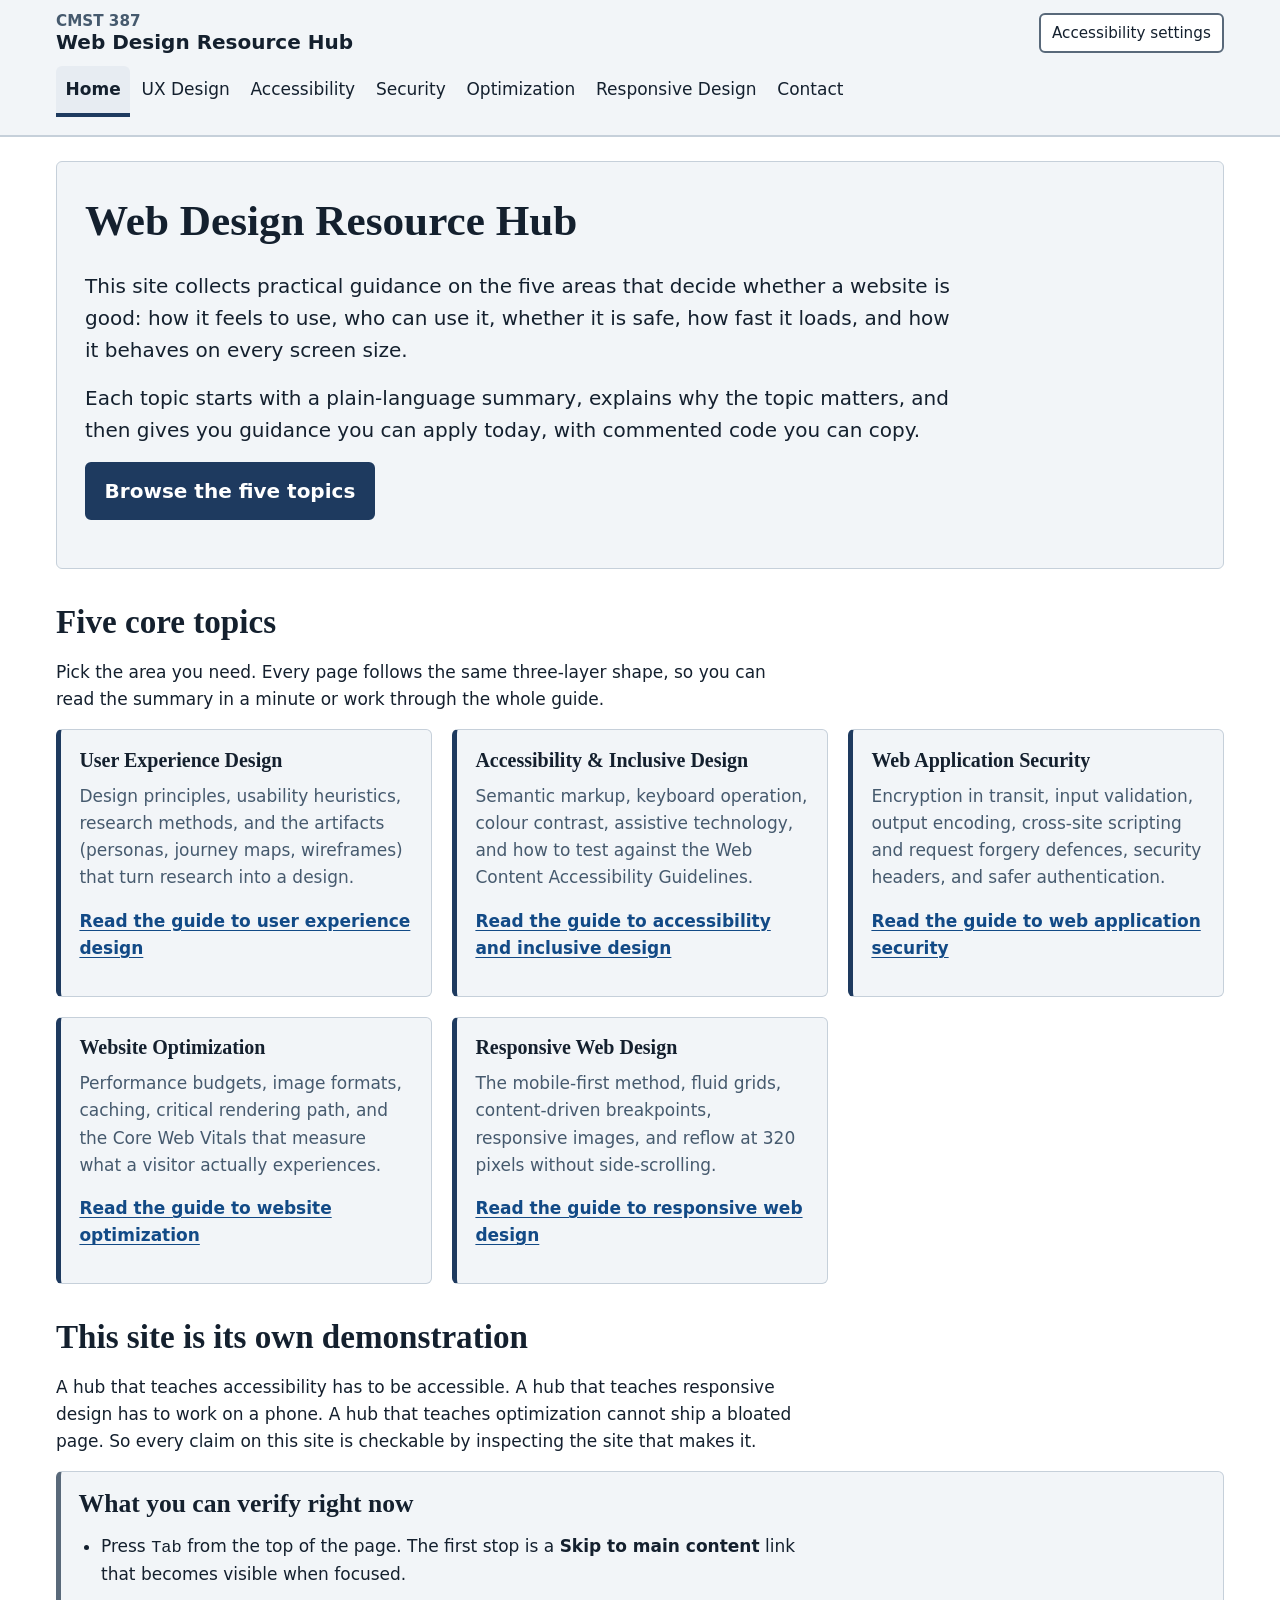
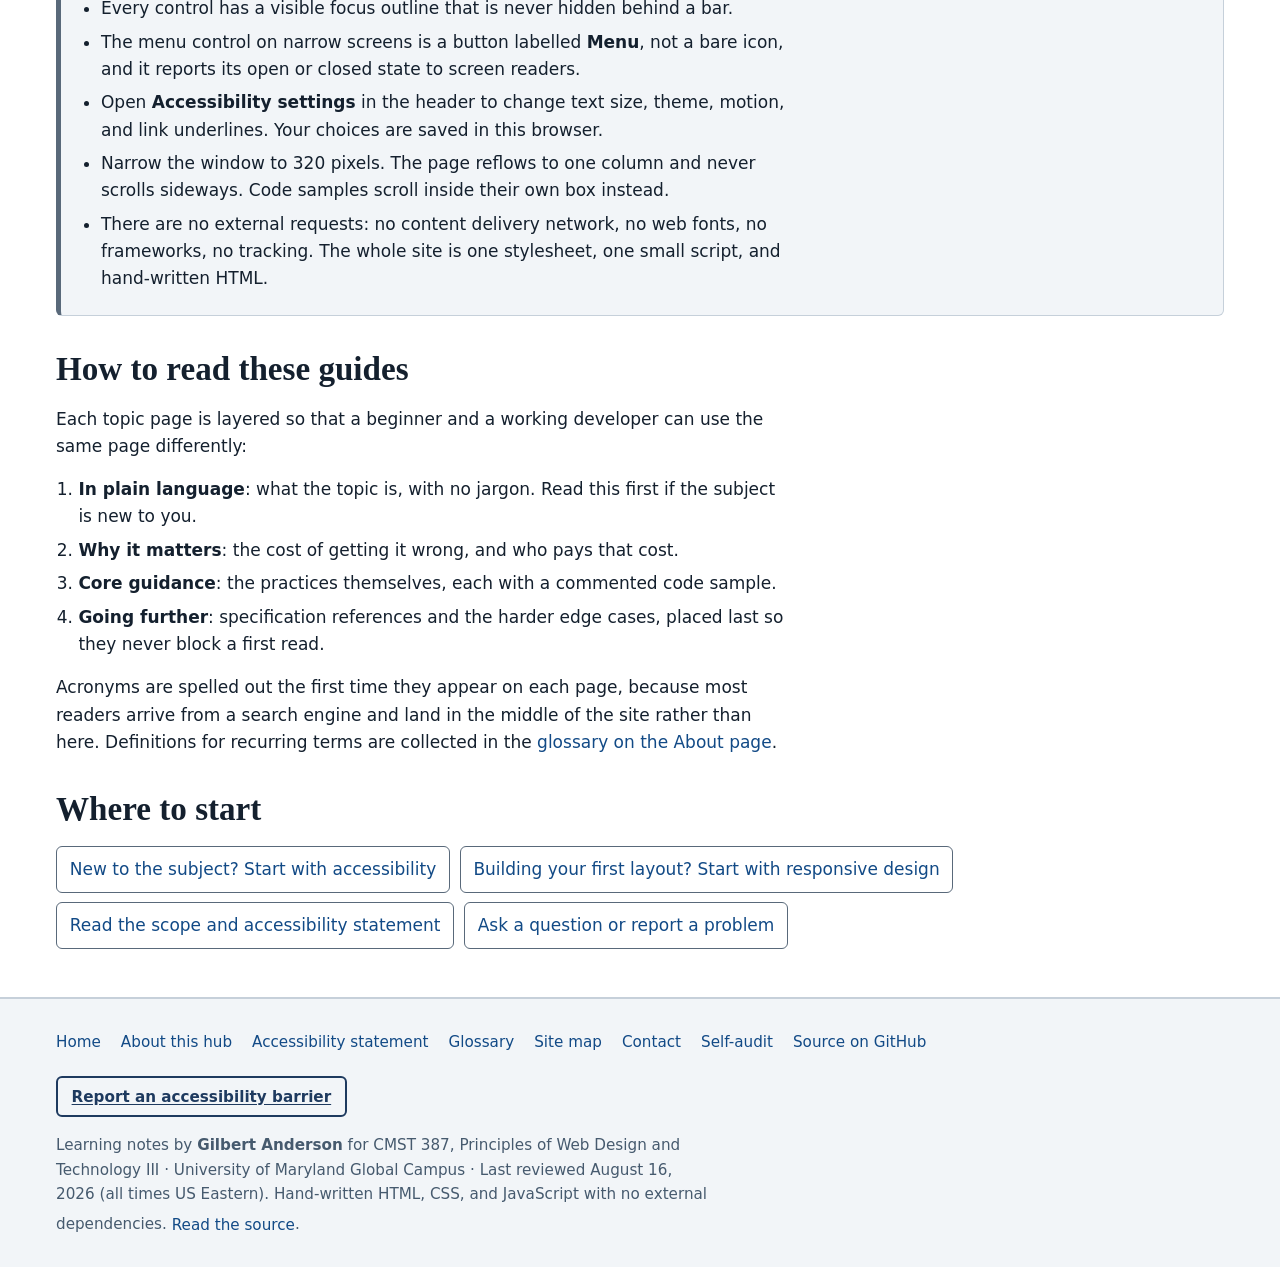
==== commit 91e044fc: "Remove all em dashes; reframe the proposal-divergence log entry as a learning discovery" ====
--- a/index.html
+++ b/index.html
@@ -4,7 +4,7 @@
 <meta charset="utf-8">
 <meta name="viewport" content="width=device-width, initial-scale=1">
 <title>Home | CMST 387 Web Design Resource Hub</title>
-<meta name="description" content="Practical guidance on user experience design, accessibility, web application security, website optimization, and responsive design — written for students and early-career web developers.">
+<meta name="description" content="Practical guidance on user experience design, accessibility, web application security, website optimization, and responsive design, written for students and early-career web developers.">
 <link rel="stylesheet" href="styles.css">
 <!-- Applies saved accessibility settings before the first paint, so the
      page never flashes in the wrong theme or text size. -->
@@ -61,8 +61,7 @@
     <ul class="card-grid">
       <li class="card">
         <h3>User Experience Design</h3>
-        <p>Design principles, usability heuristics, research methods, and the artifacts —
-        personas, journey maps, wireframes — that turn research into a design.</p>
+        <p>Design principles, usability heuristics, research methods, and the artifacts (personas, journey maps, wireframes) that turn research into a design.</p>
         <p><a class="card-link" href="ux-design.html">Read the guide to user experience design</a></p>
       </li>
       <li class="card">
@@ -118,13 +117,13 @@
     <p>Each topic page is layered so that a beginner and a working developer can use the
     same page differently:</p>
     <ol>
-      <li><strong>In plain language</strong> — what the topic is, with no jargon. Read this
+      <li><strong>In plain language</strong>: what the topic is, with no jargon. Read this
       first if the subject is new to you.</li>
-      <li><strong>Why it matters</strong> — the cost of getting it wrong, and who pays that
+      <li><strong>Why it matters</strong>: the cost of getting it wrong, and who pays that
       cost.</li>
-      <li><strong>Core guidance</strong> — the practices themselves, each with a commented
+      <li><strong>Core guidance</strong>: the practices themselves, each with a commented
       code sample.</li>
-      <li><strong>Going further</strong> — specification references and the harder edge
+      <li><strong>Going further</strong>: specification references and the harder edge
       cases, placed last so they never block a first read.</li>
     </ol>
     <p>Acronyms are spelled out the first time they appear on each page, because most
--- a/styles.css
+++ b/styles.css
@@ -1,5 +1,5 @@
 /* =============================================================
-   CMST 387 Web Design Resource Hub — shared stylesheet
+   CMST 387 Web Design Resource Hub - shared stylesheet
    Hand-written. No frameworks, no CDN links, no web fonts.
 
    Organisation:
@@ -30,7 +30,7 @@
   --border:        #59697a;   /*  5.5:1 on --bg (UI components need 3:1) */
   --border-soft:   #c6d0da;
   --accent:        #1e3a5f;   /*  7.0:1 on --bg   */
-  --on-accent:     #ffffff;   /*  7.8:1 on --accent — text drawn on accent fills */
+  --on-accent:     #ffffff;   /*  7.8:1 on --accent - text drawn on accent fills */
   --accent-soft:   #eef3f9;
   --focus:         #1e3a5f;
   --error:         #b3261e;   /*  6.5:1 on --bg   */
@@ -40,7 +40,7 @@
   --code-bg:       #eaeff5;
   --code-text:     #14202e;
 
-  /* Typography scale — clamp() so type is fluid but never below 16px */
+  /* Typography scale - clamp() so type is fluid but never below 16px */
   --step--1: clamp(0.875rem, 0.84rem + 0.18vw, 0.95rem);
   --step-0:  clamp(1rem, 0.97rem + 0.15vw, 1.0625rem);
   --step-1:  clamp(1.125rem, 1.07rem + 0.28vw, 1.25rem);
@@ -65,7 +65,7 @@
 /* Dark palette. Applied when the user's OS asks for dark and the
    site has not been explicitly forced to light, OR when the panel
    sets data-theme="dark". Every token is redefined as a real,
-   contrast-checked colour — not an inverted filter. */
+   contrast-checked colour - not an inverted filter. */
 @media (prefers-color-scheme: dark) {
   :root:not([data-theme="light"]):not([data-theme="contrast"]) {
     --bg:           #0f1720;
@@ -178,7 +178,7 @@
   font-family: var(--font-body);
   font-size: var(--step-0);
   line-height: 1.6;
-  text-align: left;             /* never justified — rivers hurt dyslexic readers */
+  text-align: left;             /* never justified - rivers hurt dyslexic readers */
   overflow-wrap: break-word;
   display: flex;
   flex-direction: column;
@@ -343,7 +343,7 @@
   gap: 0.5rem;
 }
 
-/* All buttons carry text labels — never an icon alone. */
+/* All buttons carry text labels - never an icon alone. */
 button {
   font: inherit;
   color: var(--text);
@@ -682,7 +682,7 @@
   color: var(--error);
   font-weight: 700;
 }
-.field-error::before { content: "\2715\00a0"; }  /* ✕ — paired with text, never colour alone */
+.field-error::before { content: "\2715\00a0"; }  /* ✕ - paired with text, never colour alone */
 
 .error-summary {
   background: var(--error-bg);
@@ -714,7 +714,7 @@
 }
 
 /* Honeypot: off-screen, hidden from assistive technology, skipped by
-   the keyboard. A real person never encounters it — which is why this
+   the keyboard. A real person never encounters it - which is why this
    site needs no CAPTCHA. */
 .honeypot {
   position: absolute;
@@ -762,12 +762,12 @@
    below are placed where the content stops working, not at device
    widths. At 320px nothing here has applied yet. */
 
-@media (min-width: 34em) {          /* ~544px — two cards fit */
+@media (min-width: 34em) {          /* ~544px - two cards fit */
   .card-grid { grid-template-columns: repeat(2, 1fr); }
   .card-grid.grid-2 { grid-template-columns: repeat(2, 1fr); }
 }
 
-@media (min-width: 48em) {          /* ~768px — nav fits on one row */
+@media (min-width: 48em) {          /* ~768px - nav fits on one row */
   .js .primary-nav { display: block; width: auto; }
   .btn-menu { display: none !important; }
   .primary-nav ul { flex-direction: row; flex-wrap: wrap; gap: 0.1rem; }
@@ -785,12 +785,12 @@
   .hero { padding: 2rem 1.75rem; }
 }
 
-@media (min-width: 62em) {          /* ~992px — three cards fit */
+@media (min-width: 62em) {          /* ~992px - three cards fit */
   .card-grid { grid-template-columns: repeat(3, 1fr); }
   .card-grid.grid-2 { grid-template-columns: repeat(2, 1fr); }
 }
 
-@media (min-width: 64em) {          /* ~1024px — room for a sidebar TOC */
+@media (min-width: 64em) {          /* ~1024px - room for a sidebar TOC */
   .topic-layout {
     display: grid;
     grid-template-columns: 16rem minmax(0, 1fr);
@@ -840,7 +840,7 @@
 /* ============================================================
    Interactive accessibility demo (accessibility.html)
    The "broken" states here are deliberately the kind automated
-   scanners cannot detect — see the copy on the page.
+   scanners cannot detect - see the copy on the page.
    ============================================================ */
 
 .demo {
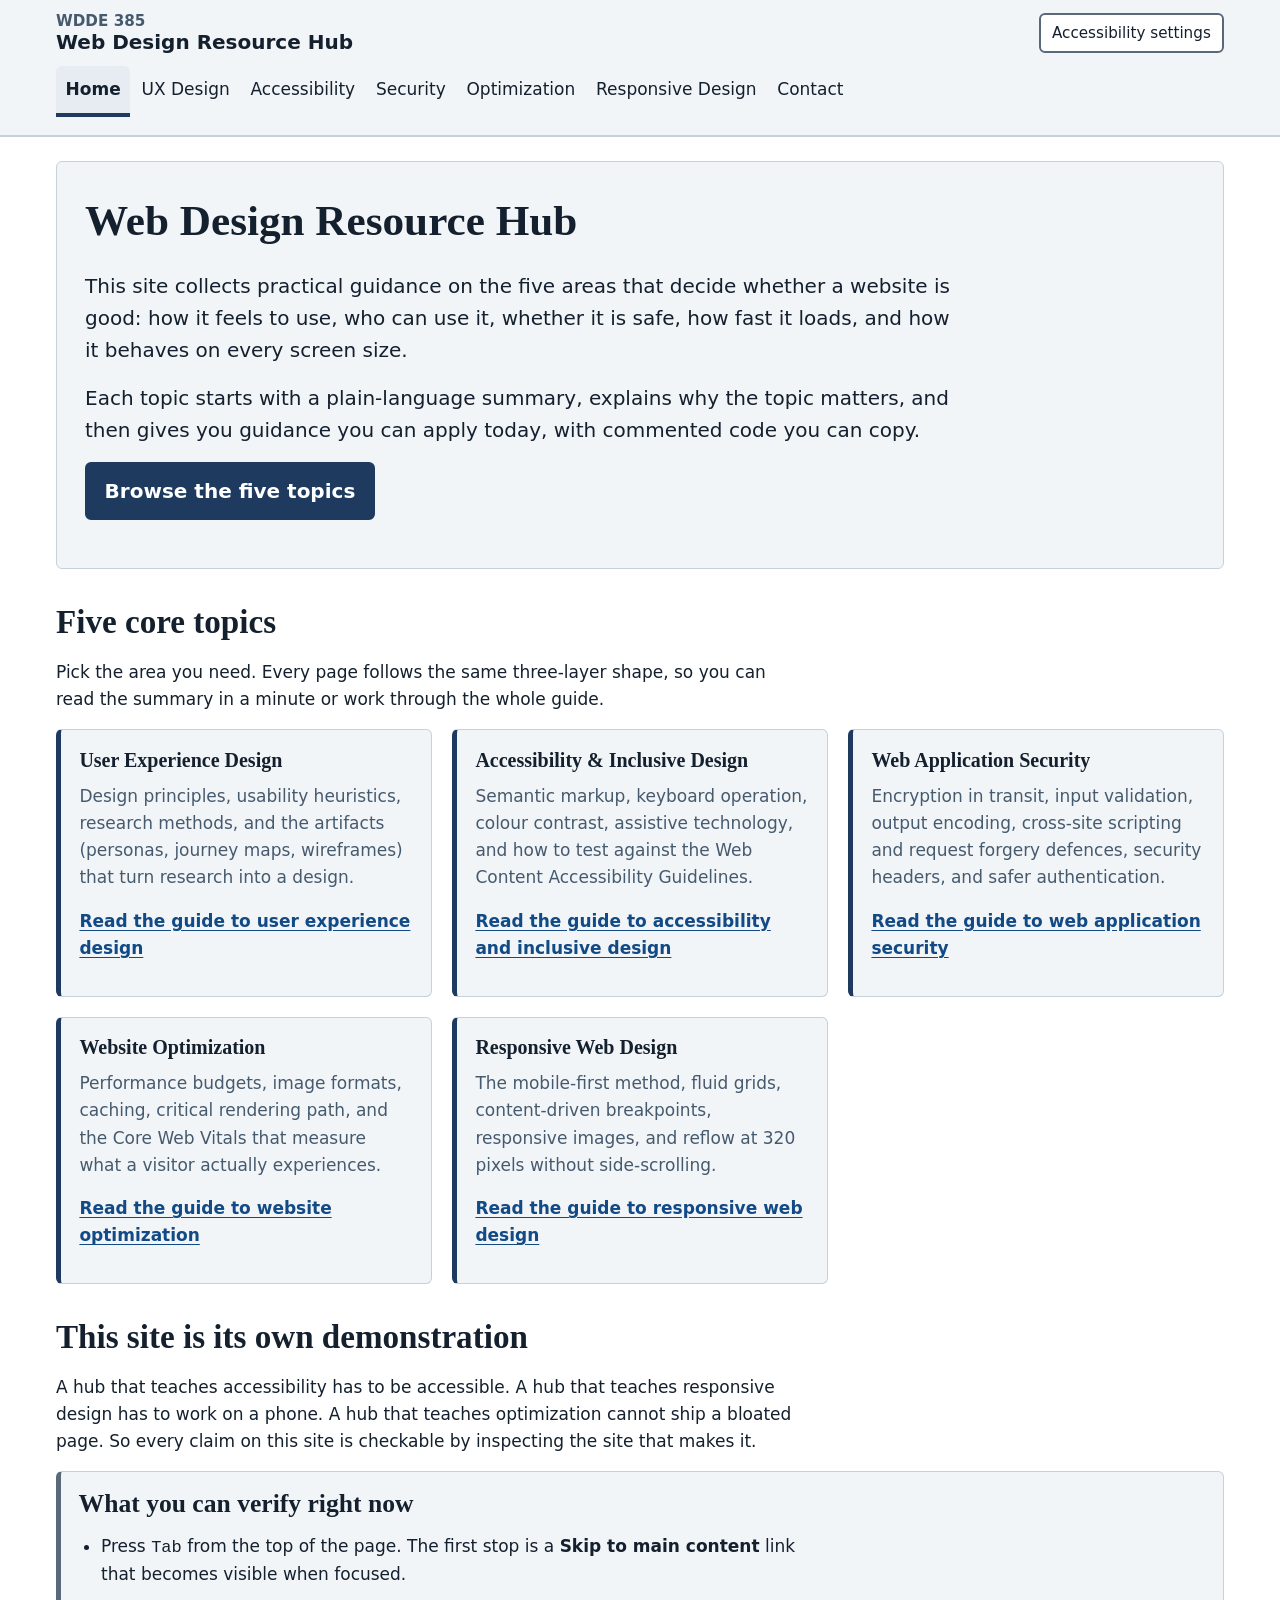
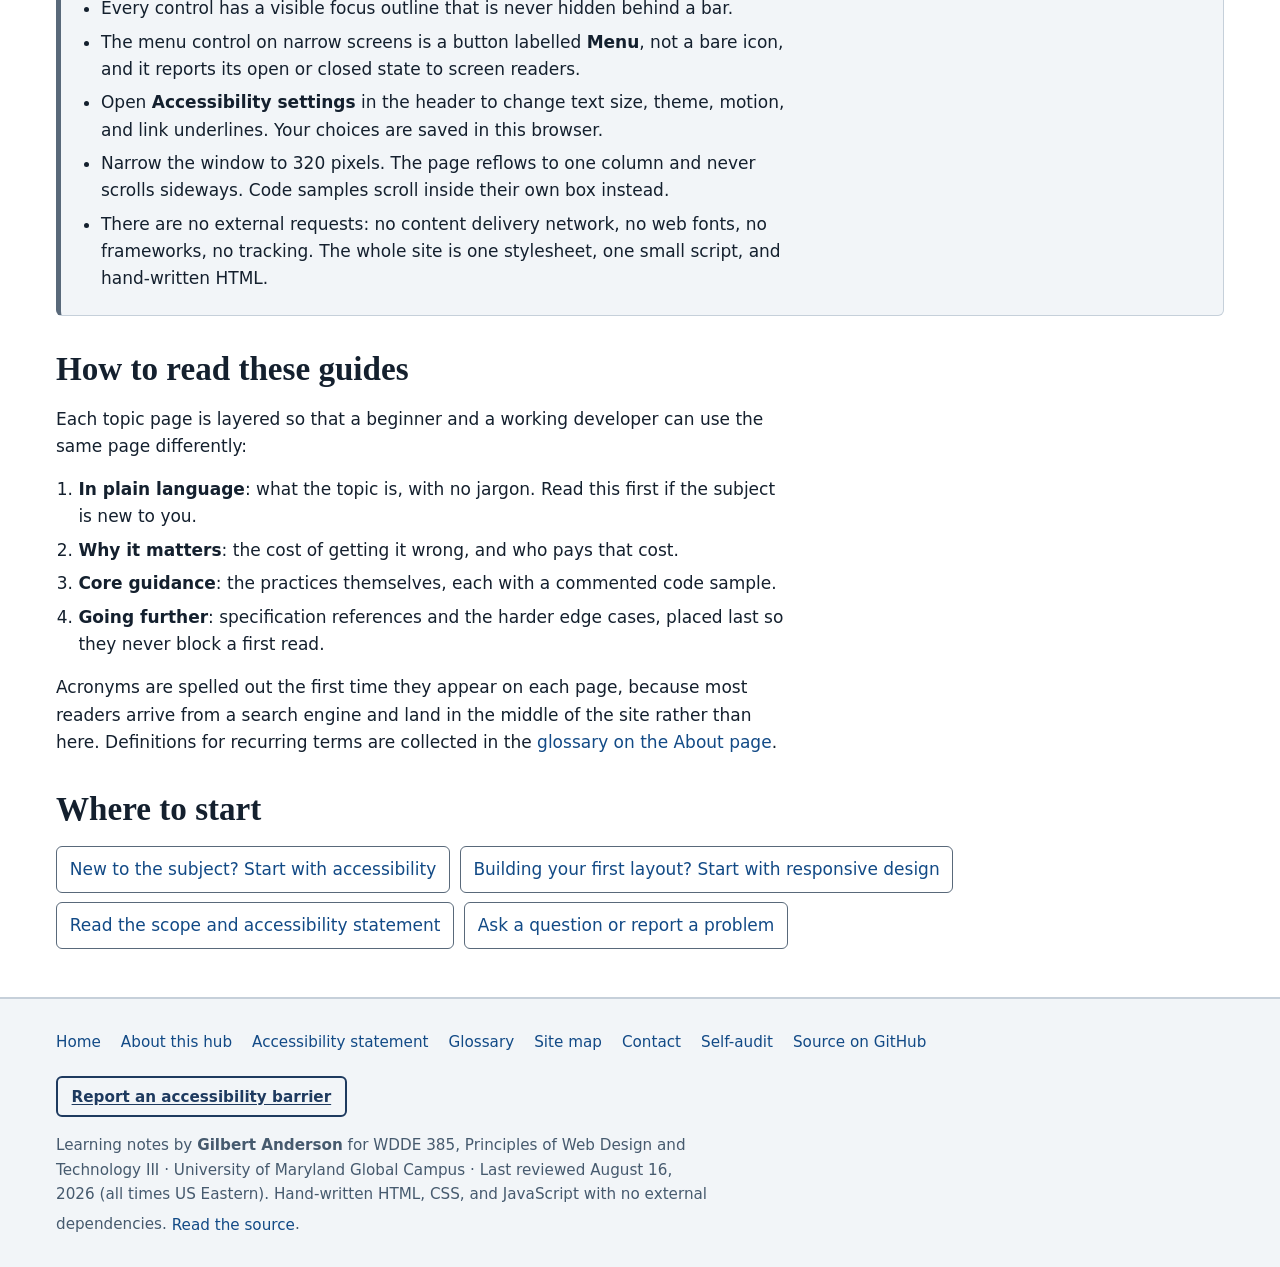
==== commit cfc152c5: "Rename course from CMST 387 to WDDE 385 across all content" ====
--- a/index.html
+++ b/index.html
@@ -3,7 +3,7 @@
 <head>
 <meta charset="utf-8">
 <meta name="viewport" content="width=device-width, initial-scale=1">
-<title>Home | CMST 387 Web Design Resource Hub</title>
+<title>Home | WDDE 385 Web Design Resource Hub</title>
 <meta name="description" content="Practical guidance on user experience design, accessibility, web application security, website optimization, and responsive design, written for students and early-career web developers.">
 <link rel="stylesheet" href="styles.css">
 <!-- Applies saved accessibility settings before the first paint, so the
@@ -19,7 +19,7 @@
 <header class="site-header">
   <div class="wrap header-inner">
     <a class="brand" href="index.html">
-      <span class="brand-course">CMST 387</span>
+      <span class="brand-course">WDDE 385</span>
       <span class="brand-name">Web Design Resource Hub</span>
     </a>
     <div class="header-actions">
@@ -153,15 +153,15 @@
         <li><a href="about.html#sitemap">Site map</a></li>
         <li><a href="contact.html">Contact</a></li>
         <li><a href="self-audit.html">Self-audit</a></li>
-        <li><a href="https://github.com/gilbertanderson/cmst387">Source on GitHub</a></li>
+        <li><a href="https://github.com/gilbertanderson/wdde385">Source on GitHub</a></li>
       </ul>
     </nav>
     <p><a class="barrier-link" href="contact.html#category">Report an accessibility barrier</a></p>
-    <p class="colophon">Learning notes by <strong>Gilbert Anderson</strong> for CMST 387,
+    <p class="colophon">Learning notes by <strong>Gilbert Anderson</strong> for WDDE 385,
     Principles of Web Design and Technology III · University of Maryland Global Campus ·
     Last reviewed August 16, 2026 (all times US Eastern). Hand-written HTML, CSS, and
     JavaScript with no external dependencies.
-    <a href="https://github.com/gilbertanderson/cmst387">Read the source</a>.</p>
+    <a href="https://github.com/gilbertanderson/wdde385">Read the source</a>.</p>
   </div>
 </footer>
 
--- a/styles.css
+++ b/styles.css
@@ -1,5 +1,5 @@
 /* =============================================================
-   CMST 387 Web Design Resource Hub - shared stylesheet
+   WDDE 385 Web Design Resource Hub - shared stylesheet
    Hand-written. No frameworks, no CDN links, no web fonts.
 
    Organisation:
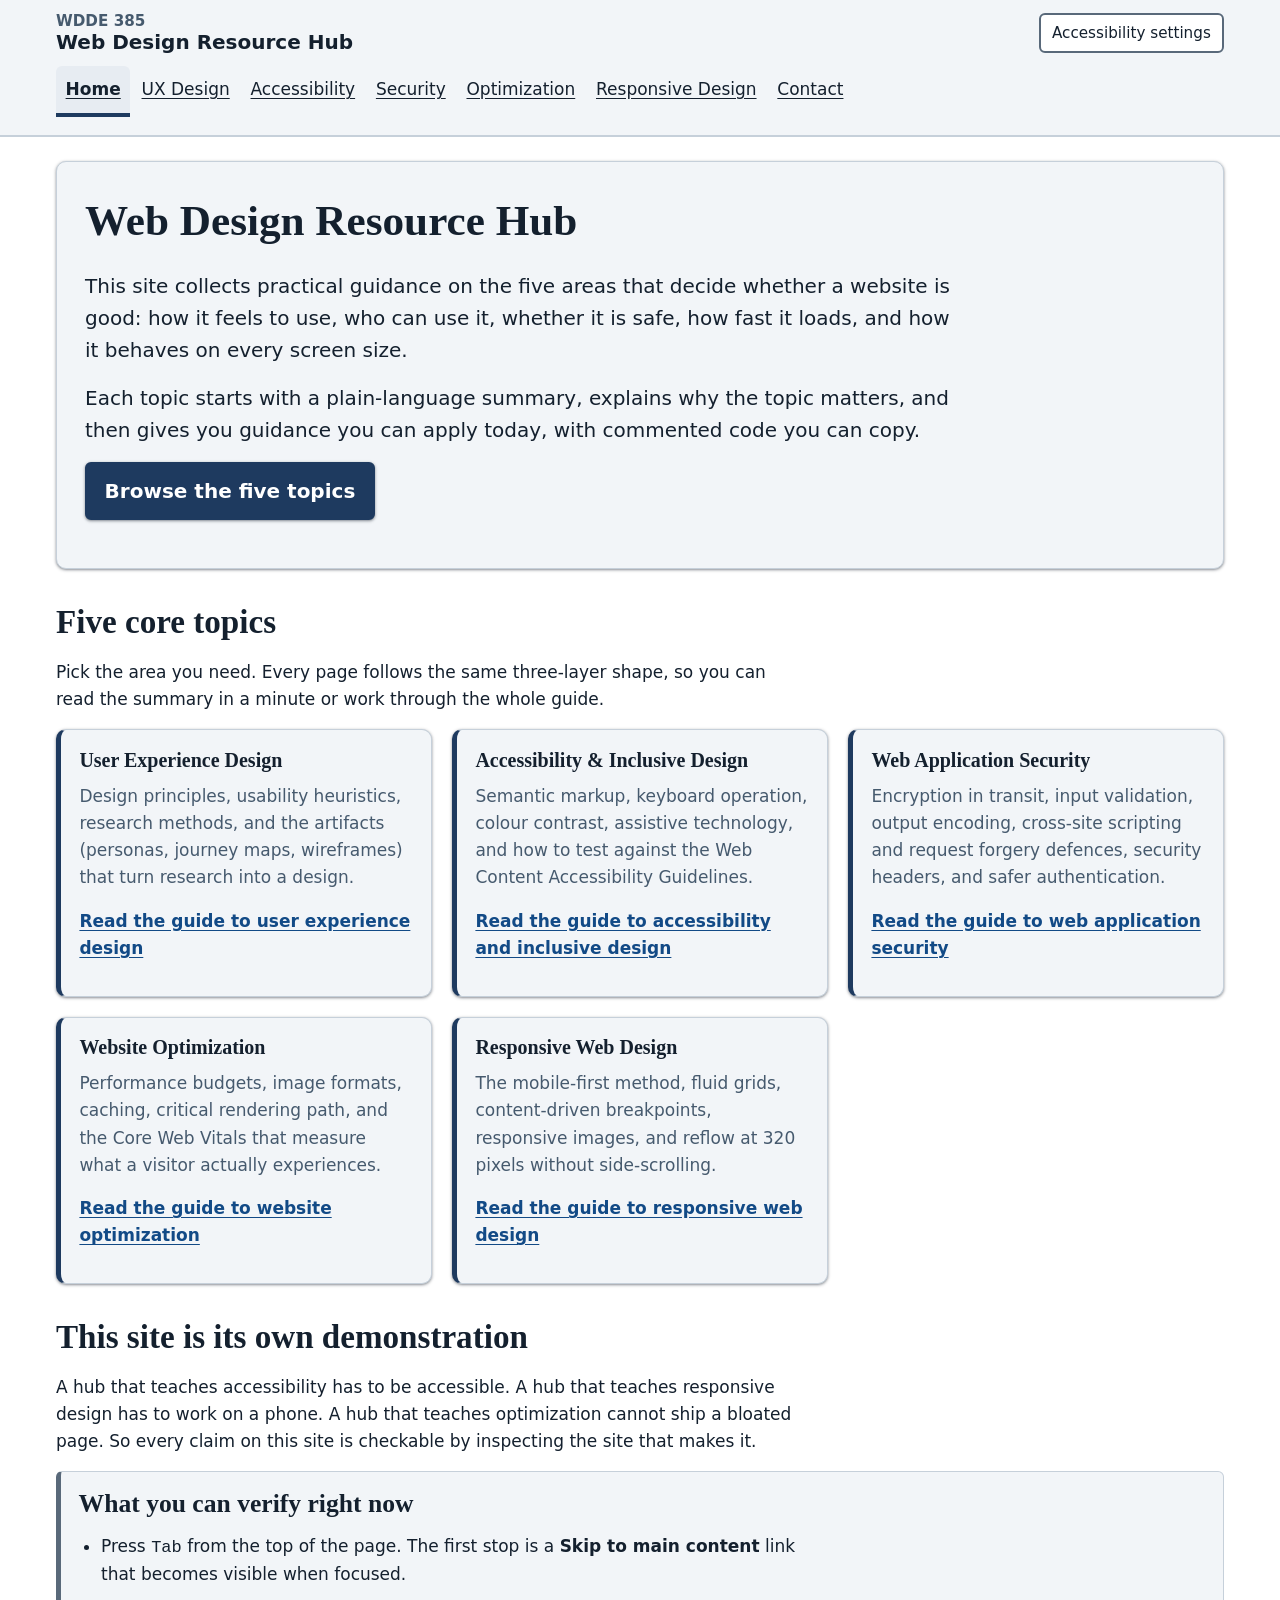
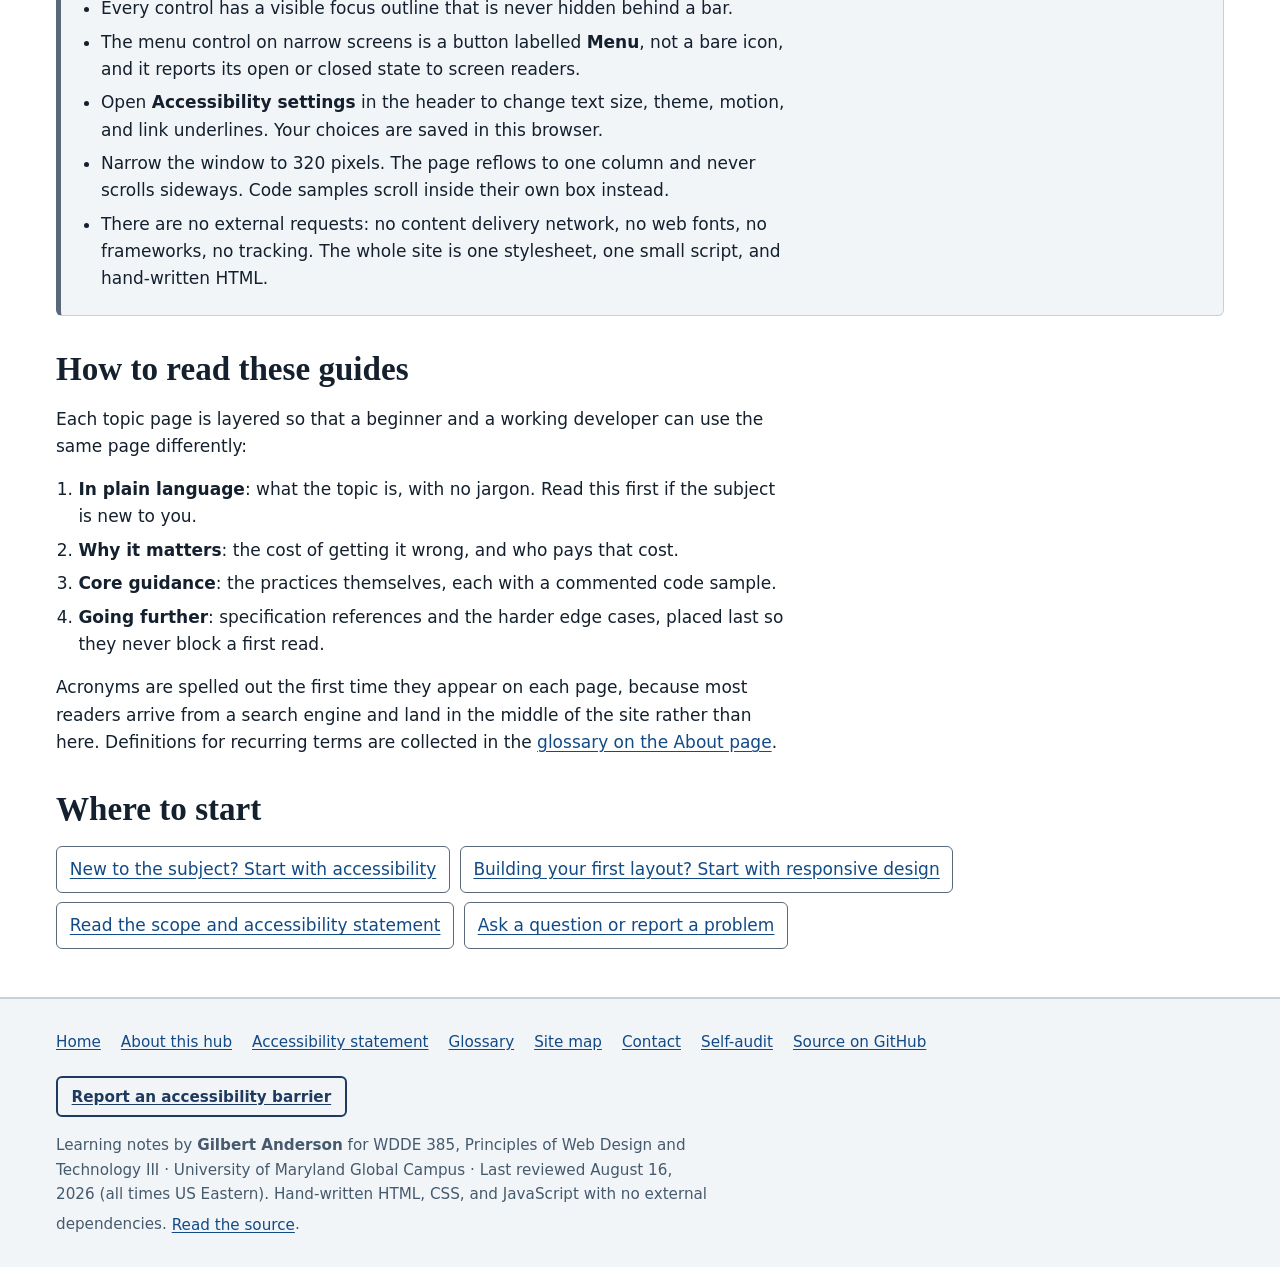
==== commit d5ec7ccd: "Fix Lighthouse-flagged accessibility, CLS, and favicon issues for Project 4 Running Lighthouse (the " ====
--- a/index.html
+++ b/index.html
@@ -3,13 +3,14 @@
 <head>
 <meta charset="utf-8">
 <meta name="viewport" content="width=device-width, initial-scale=1">
+<link rel="icon" href="favicon.svg" type="image/svg+xml">
 <title>Home | WDDE 385 Web Design Resource Hub</title>
 <meta name="description" content="Practical guidance on user experience design, accessibility, web application security, website optimization, and responsive design, written for students and early-career web developers.">
 <link rel="stylesheet" href="styles.css">
 <!-- Applies saved accessibility settings before the first paint, so the
      page never flashes in the wrong theme or text size. -->
 <script>
-(function(){var d=document.documentElement;d.classList.add('js');try{var p=JSON.parse(localStorage.getItem('hubPrefs')||'{}');if(p.theme&&p.theme!=='system'){d.setAttribute('data-theme',p.theme);}if(p.textsize&&p.textsize!=='default'){d.setAttribute('data-textsize',p.textsize);}if(p.motion==='reduced'){d.setAttribute('data-motion','reduced');}if(p.underline==='on'){d.setAttribute('data-underline','on');}}catch(e){}})();
+(function(){var d=document.documentElement;d.classList.add('js');try{var p=JSON.parse(localStorage.getItem('hubPrefs')||'{}');if(p.theme&&p.theme!=='system'){d.setAttribute('data-theme',p.theme);}if(p.textsize&&p.textsize!=='default'){d.setAttribute('data-textsize',p.textsize);}if(p.motion==='reduced'){d.setAttribute('data-motion','reduced');}if(p.underline==='off'){d.setAttribute('data-underline','off');}}catch(e){}})();
 </script>
 </head>
 <body>
--- a/styles.css
+++ b/styles.css
@@ -1,6 +1,14 @@
+@charset "UTF-8";
 /* =============================================================
    WDDE 385 Web Design Resource Hub - shared stylesheet
-   Hand-written. No frameworks, no CDN links, no web fonts.
+
+   Compiled from SCSS with a Material Design 3 token structure:
+   color roles, a shape scale, and an elevation scale, each emitted
+   as plain CSS custom properties. No component library, no client
+   framework, no CDN, no web font - see /about.html#how-built.
+
+   Source: scss/styles.scss  ->  compiled: styles.css (checked in,
+   also rebuilt in CI before every deploy - see the workflow).
 
    Organisation:
      1. Design tokens (light default, dark / high-contrast overrides)
@@ -13,53 +21,62 @@
      8. Responsive enhancements (mobile-first: min-width queries only)
      9. User-preference media queries
    ============================================================= */
-
 /* ---------- 1. Design tokens ------------------------------- */
 /* Contrast ratios noted against their intended background.
    Verified with the WCAG 2.x relative-luminance formula.        */
-
 :root {
-  /* Light palette (default) */
-  --bg:            #ffffff;
-  --surface:       #f2f5f8;
-  --surface-2:     #e7ecf2;
-  --text:          #14202e;   /* 15.9:1 on --bg   */
-  --text-muted:    #465a6e;   /*  7.3:1 on --bg   */
-  --link:          #124a86;   /*  8.0:1 on --bg   */
-  --link-visited:  #5b3a80;   /*  8.1:1 on --bg   */
-  --border:        #59697a;   /*  5.5:1 on --bg (UI components need 3:1) */
-  --border-soft:   #c6d0da;
-  --accent:        #1e3a5f;   /*  7.0:1 on --bg   */
-  --on-accent:     #ffffff;   /*  7.8:1 on --accent - text drawn on accent fills */
-  --accent-soft:   #eef3f9;
-  --focus:         #1e3a5f;
-  --error:         #b3261e;   /*  6.5:1 on --bg   */
-  --error-bg:      #fdecea;
-  --success:       #146c43;   /*  6.4:1 on --bg   */
-  --success-bg:    #e8f5ee;
-  --code-bg:       #eaeff5;
-  --code-text:     #14202e;
-
+  --bg: #ffffff;
+  --surface: #f2f5f8;
+  --surface-2: #e7ecf2;
+  --text: #14202e;
+  --text-muted: #465a6e;
+  --link: #124a86;
+  --link-visited: #5b3a80;
+  --border: #59697a;
+  --border-soft: #c6d0da;
+  --accent: #1e3a5f;
+  --on-accent: #ffffff;
+  --accent-soft: #eef3f9;
+  --focus: #1e3a5f;
+  --error: #b3261e;
+  --error-bg: #fdecea;
+  --success: #146c43;
+  --success-bg: #e8f5ee;
+  --code-bg: #eaeff5;
+  --code-text: #14202e;
+  --shadow-ink: #0b1420;
+  --shadow-ink-rgb: 11, 20, 32;
+  --shape-none: 0;
+  --shape-xs: 0.25rem;
+  --shape-sm: 0.375rem;
+  --shape-md: 0.625rem;
+  --shape-lg: 1rem;
+  --shape-full: 999px;
+  --elevation-0: none;
+  --elevation-1: 0 1px 2px rgba(var(--shadow-ink-rgb), 0.30), 0 1px 3px 1px rgba(var(--shadow-ink-rgb), 0.15);
+  --elevation-2: 0 1px 2px rgba(var(--shadow-ink-rgb), 0.30), 0 2px 6px 2px rgba(var(--shadow-ink-rgb), 0.15);
+  --elevation-3: 0 1px 3px rgba(var(--shadow-ink-rgb), 0.30), 0 4px 8px 3px rgba(var(--shadow-ink-rgb), 0.15);
   /* Typography scale - clamp() so type is fluid but never below 16px */
   --step--1: clamp(0.875rem, 0.84rem + 0.18vw, 0.95rem);
-  --step-0:  clamp(1rem, 0.97rem + 0.15vw, 1.0625rem);
-  --step-1:  clamp(1.125rem, 1.07rem + 0.28vw, 1.25rem);
-  --step-2:  clamp(1.3rem, 1.2rem + 0.5vw, 1.6rem);
-  --step-3:  clamp(1.55rem, 1.35rem + 0.9vw, 2.1rem);
-  --step-4:  clamp(1.85rem, 1.5rem + 1.5vw, 2.75rem);
-
-  --measure: 68ch;            /* 60–75 character reading measure */
-  --radius: 0.375rem;
+  --step-0: clamp(1rem, 0.97rem + 0.15vw, 1.0625rem);
+  --step-1: clamp(1.125rem, 1.07rem + 0.28vw, 1.25rem);
+  --step-2: clamp(1.3rem, 1.2rem + 0.5vw, 1.6rem);
+  --step-3: clamp(1.55rem, 1.35rem + 0.9vw, 2.1rem);
+  --step-4: clamp(1.85rem, 1.5rem + 1.5vw, 2.75rem);
+  --measure: 68ch; /* 60–75 character reading measure */
+  --radius: var(--shape-sm); /* alias kept so existing rules below need no rename */
   --gap: 1.25rem;
   --shell: 75rem;
-
   --motion: 160ms;
-
   /* Adjusted by the accessibility settings panel */
   --font-body: system-ui, -apple-system, "Segoe UI", Roboto, "Helvetica Neue", Arial, sans-serif;
   --font-head: Georgia, "Iowan Old Style", "Palatino Linotype", "Book Antiqua", "Times New Roman", serif;
   --text-scale: 1;
-  --link-decoration: none;
+  /* Underlined by default: an in-text link distinguished from its
+     surrounding paragraph by colour alone fails WCAG 1.4.1 (Use of
+     Color) and is exactly what axe's link-in-text-block rule and the
+     WAVE tool both flag. The settings panel lets a user remove it. */
+  --link-decoration: underline;
 }
 
 /* Dark palette. Applied when the user's OS asks for dark and the
@@ -67,76 +84,81 @@
    sets data-theme="dark". Every token is redefined as a real,
    contrast-checked colour - not an inverted filter. */
 @media (prefers-color-scheme: dark) {
-  :root:not([data-theme="light"]):not([data-theme="contrast"]) {
-    --bg:           #0f1720;
-    --surface:      #172230;
-    --surface-2:    #1e2c3c;
-    --text:         #e6edf3;  /* 15.0:1 on --bg */
-    --text-muted:   #a9b8c6;  /*  9.1:1 on --bg */
-    --link:         #8dbdf2;  /*  8.9:1 on --bg */
+  :root:not([data-theme=light]):not([data-theme=contrast]) {
+    --bg: #0f1720;
+    --surface: #172230;
+    --surface-2: #1e2c3c;
+    --text: #e6edf3;
+    --text-muted: #a9b8c6;
+    --link: #8dbdf2;
     --link-visited: #d3a9f5;
-    --border:       #7d8d9c;  /*  6.1:1 on --bg */
-    --border-soft:  #31424f;
-    --accent:       #9fc4ea;  /* 10.1:1 on --bg */
-    --on-accent:    #0b1622;  /* 10.5:1 on --accent */
-    --accent-soft:  #152232;
-    --focus:        #9fc4ea;
-    --error:        #ff9a90;  /*  9.2:1 on --bg */
-    --error-bg:     #2b1614;
-    --success:      #78d9a6;
-    --success-bg:   #12251b;
-    --code-bg:      #0a1119;
-    --code-text:    #e6edf3;
-  }
-}
-
-:root[data-theme="dark"] {
-  --bg:           #0f1720;
-  --surface:      #172230;
-  --surface-2:    #1e2c3c;
-  --text:         #e6edf3;
-  --text-muted:   #a9b8c6;
-  --link:         #8dbdf2;
+    --border: #7d8d9c;
+    --border-soft: #31424f;
+    --accent: #9fc4ea;
+    --on-accent: #0b1622;
+    --accent-soft: #152232;
+    --focus: #9fc4ea;
+    --error: #ff9a90;
+    --error-bg: #2b1614;
+    --success: #78d9a6;
+    --success-bg: #12251b;
+    --code-bg: #0a1119;
+    --code-text: #e6edf3;
+    --shadow-ink: #000000;
+    --shadow-ink-rgb: 0, 0, 0;
+  }
+}
+:root[data-theme=dark] {
+  --bg: #0f1720;
+  --surface: #172230;
+  --surface-2: #1e2c3c;
+  --text: #e6edf3;
+  --text-muted: #a9b8c6;
+  --link: #8dbdf2;
   --link-visited: #d3a9f5;
-  --border:       #7d8d9c;
-  --border-soft:  #31424f;
-  --accent:       #9fc4ea;
-  --on-accent:    #0b1622;
-  --accent-soft:  #152232;
-  --focus:        #9fc4ea;
-  --error:        #ff9a90;
-  --error-bg:     #2b1614;
-  --success:      #78d9a6;
-  --success-bg:   #12251b;
-  --code-bg:      #0a1119;
-  --code-text:    #e6edf3;
+  --border: #7d8d9c;
+  --border-soft: #31424f;
+  --accent: #9fc4ea;
+  --on-accent: #0b1622;
+  --accent-soft: #152232;
+  --focus: #9fc4ea;
+  --error: #ff9a90;
+  --error-bg: #2b1614;
+  --success: #78d9a6;
+  --success-bg: #12251b;
+  --code-bg: #0a1119;
+  --code-text: #e6edf3;
+  --shadow-ink: #000000;
+  --shadow-ink-rgb: 0, 0, 0;
 }
 
 /* High-contrast theme: pure black on pure white, 21:1, heavier borders. */
-:root[data-theme="contrast"] {
-  --bg:           #ffffff;
-  --surface:      #ffffff;
-  --surface-2:    #ffffff;
-  --text:         #000000;
-  --text-muted:   #000000;
-  --link:         #0000c8;
+:root[data-theme=contrast] {
+  --bg: #ffffff;
+  --surface: #ffffff;
+  --surface-2: #ffffff;
+  --text: #000000;
+  --text-muted: #000000;
+  --link: #0000c8;
   --link-visited: #5c0099;
-  --border:       #000000;
-  --border-soft:  #000000;
-  --accent:       #6b2200;
-  --on-accent:    #ffffff;   /* 11.3:1 on --accent */
-  --accent-soft:  #ffffff;
-  --focus:        #000000;
-  --error:        #8f0000;
-  --error-bg:     #ffffff;
-  --success:      #00532f;
-  --success-bg:   #ffffff;
-  --code-bg:      #ffffff;
-  --code-text:    #000000;
+  --border: #000000;
+  --border-soft: #000000;
+  --accent: #6b2200;
+  --on-accent: #ffffff;
+  --accent-soft: #ffffff;
+  --focus: #000000;
+  --error: #8f0000;
+  --error-bg: #ffffff;
+  --success: #00532f;
+  --success-bg: #ffffff;
+  --code-bg: #ffffff;
+  --code-text: #000000;
+  --shadow-ink: #000000;
+  --shadow-ink-rgb: 0, 0, 0;
   --link-decoration: underline;
 }
 
-:root[data-theme="contrast"] * {
+:root[data-theme=contrast] * {
   border-color: #000000;
 }
 
@@ -149,20 +171,30 @@
     --link-decoration: underline;
   }
 }
-
 /* Text-size steps set by the settings panel. */
-:root[data-textsize="large"]   { --text-scale: 1.125; }
-:root[data-textsize="larger"]  { --text-scale: 1.25; }
-:root[data-underline="on"]     { --link-decoration: underline; }
+:root[data-textsize=large] {
+  --text-scale: 1.125;
+}
+
+:root[data-textsize=larger] {
+  --text-scale: 1.25;
+}
+
+:root[data-underline=off] {
+  --link-decoration: none;
+}
 
 /* ---------- 2. Base elements -------------------------------- */
-
 *,
 *::before,
-*::after { box-sizing: border-box; }
+*::after {
+  box-sizing: border-box;
+}
 
 /* The hidden attribute must win over any display value set below. */
-[hidden] { display: none !important; }
+[hidden] {
+  display: none !important;
+}
 
 html {
   /* rem-based sizing: browser text-size preferences still apply. */
@@ -178,7 +210,7 @@
   font-family: var(--font-body);
   font-size: var(--step-0);
   line-height: 1.6;
-  text-align: left;             /* never justified - rivers hurt dyslexic readers */
+  text-align: left; /* never justified - rivers hurt dyslexic readers */
   overflow-wrap: break-word;
   display: flex;
   flex-direction: column;
@@ -194,24 +226,60 @@
   font-family: var(--font-head);
 }
 
-h1 { font-size: var(--step-4); margin-top: 0; }
-h2 { font-size: var(--step-3); margin-top: 2rem; }
-h3 { font-size: var(--step-2); margin-top: 1.75rem; }
-h4 { font-size: var(--step-1); margin-top: 1.5rem; }
-
-p, ul, ol, dl, table { max-width: var(--measure); }
-p { margin: 0 0 1rem; }
-ul, ol { margin: 0 0 1rem; padding-left: 1.4rem; }
-li { margin-bottom: 0.4rem; }
-li > ul, li > ol { margin-top: 0.4rem; }
+h1 {
+  font-size: var(--step-4);
+  margin-top: 0;
+}
+
+h2 {
+  font-size: var(--step-3);
+  margin-top: 2rem;
+}
+
+h3 {
+  font-size: var(--step-2);
+  margin-top: 1.75rem;
+}
+
+h4 {
+  font-size: var(--step-1);
+  margin-top: 1.5rem;
+}
+
+p, ul, ol, dl, table {
+  max-width: var(--measure);
+}
+
+p {
+  margin: 0 0 1rem;
+}
+
+ul, ol {
+  margin: 0 0 1rem;
+  padding-left: 1.4rem;
+}
+
+li {
+  margin-bottom: 0.4rem;
+}
+
+li > ul, li > ol {
+  margin-top: 0.4rem;
+}
 
 a {
   color: var(--link);
   text-decoration: var(--link-decoration);
   text-underline-offset: 0.15em;
 }
-a:visited { color: var(--link-visited); }
-a:hover   { text-decoration: underline; }
+
+a:visited {
+  color: var(--link-visited);
+}
+
+a:hover {
+  text-decoration: underline;
+}
 
 /* Focus indicator: 3px solid, offset so it is never clipped or
    obscured, and drawn in a colour with >3:1 against every surface. */
@@ -220,14 +288,22 @@
   outline-offset: 2px;
   border-radius: 2px;
 }
+
 /* Fallback for browsers without :focus-visible support. */
-:focus:not(:focus-visible) { outline: none; }
+:focus:not(:focus-visible) {
+  outline: none;
+}
 
 /* Anything linked from the table of contents or the error summary
    is scrolled clear of the top edge. */
-[id] { scroll-margin-top: 1.5rem; }
-
-img, svg, video { max-width: 100%; height: auto; }
+[id] {
+  scroll-margin-top: 1.5rem;
+}
+
+img, svg, video {
+  max-width: 100%;
+  height: auto;
+}
 
 hr {
   border: 0;
@@ -235,11 +311,25 @@
   margin: 2.5rem 0;
 }
 
-abbr[title] { text-decoration: underline dotted; cursor: help; }
-
-dl { margin: 0 0 1.5rem; }
-dt { font-weight: 700; margin-top: 1rem; }
-dd { margin: 0.25rem 0 0; padding-left: 1rem; border-left: 3px solid var(--border-soft); }
+abbr[title] {
+  text-decoration: underline dotted;
+  cursor: help;
+}
+
+dl {
+  margin: 0 0 1.5rem;
+}
+
+dt {
+  font-weight: 700;
+  margin-top: 1rem;
+}
+
+dd {
+  margin: 0.25rem 0 0;
+  padding-left: 1rem;
+  border-left: 3px solid var(--border-soft);
+}
 
 blockquote {
   margin: 0 0 1rem;
@@ -254,20 +344,31 @@
   width: 100%;
   margin-bottom: 1.5rem;
 }
-caption { text-align: left; color: var(--text-muted); padding-bottom: 0.5rem; }
+
+caption {
+  text-align: left;
+  color: var(--text-muted);
+  padding-bottom: 0.5rem;
+}
+
 th, td {
   border: 1px solid var(--border-soft);
   padding: 0.5rem 0.65rem;
   text-align: left;
   vertical-align: top;
 }
-th { background: var(--surface); }
+
+th {
+  background: var(--surface);
+}
 
 /* Visually hidden but available to assistive technology. */
 .visually-hidden {
   position: absolute;
-  width: 1px; height: 1px;
-  margin: -1px; padding: 0;
+  width: 1px;
+  height: 1px;
+  margin: -1px;
+  padding: 0;
   overflow: hidden;
   clip: rect(0 0 0 0);
   clip-path: inset(50%);
@@ -276,7 +377,6 @@
 }
 
 /* ---------- 3. Layout helpers ------------------------------- */
-
 .wrap {
   width: 100%;
   max-width: var(--shell);
@@ -289,10 +389,11 @@
   padding-block: 1.5rem 3rem;
 }
 
-.stack > * + * { margin-top: 1rem; }
+.stack > * + * {
+  margin-top: 1rem;
+}
 
 /* ---------- 4. Skip link, header, nav, settings panel -------- */
-
 .skip-link {
   position: absolute;
   left: 0.5rem;
@@ -306,9 +407,11 @@
   font-weight: 700;
   text-decoration: underline;
   transition: top var(--motion) ease;
-}
+  box-shadow: var(--elevation-2); /* it floats above the page - looks it */
+}
+
 .skip-link:focus {
-  top: 0.5rem;              /* visible on focus, never obscured */
+  top: 0.5rem; /* visible on focus, never obscured */
 }
 
 .site-header {
@@ -332,10 +435,26 @@
   line-height: 1.2;
   display: block;
 }
-.brand:visited { color: var(--text); }
-.brand .brand-course { display: block; font-size: var(--step--1); color: var(--text-muted); font-weight: 600; }
-.brand .brand-name   { display: block; font-size: var(--step-1); }
-.brand:hover .brand-name { text-decoration: underline; }
+
+.brand:visited {
+  color: var(--text);
+}
+
+.brand .brand-course {
+  display: block;
+  font-size: var(--step--1);
+  color: var(--text-muted);
+  font-weight: 600;
+}
+
+.brand .brand-name {
+  display: block;
+  font-size: var(--step-1);
+}
+
+.brand:hover .brand-name {
+  text-decoration: underline;
+}
 
 .header-actions {
   display: flex;
@@ -351,10 +470,14 @@
   border: 2px solid var(--border);
   border-radius: var(--radius);
   padding: 0.5rem 0.9rem;
-  min-height: 2.75rem;      /* 44px primary target */
+  min-height: 2.75rem; /* 44px primary target */
   cursor: pointer;
-}
-button:hover { background: var(--surface-2); }
+  transition: box-shadow var(--motion) ease;
+}
+
+button:hover {
+  background: var(--surface-2);
+}
 
 /* --on-accent is redefined alongside --accent in every theme, so text
    drawn on an accent fill stays legible without any per-theme override
@@ -364,8 +487,13 @@
   border-color: var(--accent);
   color: var(--on-accent);
   font-weight: 700;
-}
-.btn-primary:hover { text-decoration: underline; }
+  box-shadow: var(--elevation-1);
+}
+
+.btn-primary:hover {
+  text-decoration: underline;
+  box-shadow: var(--elevation-2); /* Material's "lifts on hover" cue */
+}
 
 .btn-quiet {
   min-height: 2.25rem;
@@ -376,6 +504,7 @@
 .primary-nav {
   width: 100%;
 }
+
 .primary-nav ul {
   list-style: none;
   margin: 0;
@@ -385,16 +514,22 @@
   flex-direction: column;
   gap: 0.15rem;
 }
+
 .primary-nav a {
   display: block;
-  padding: 0.7rem 0.5rem;   /* comfortably over the 24x24 minimum */
+  padding: 0.7rem 0.5rem; /* comfortably over the 24x24 minimum */
   color: var(--text);
   text-decoration: var(--link-decoration);
   border-radius: var(--radius);
   border-left: 4px solid transparent;
 }
-.primary-nav a:hover { background: var(--surface-2); text-decoration: underline; }
-.primary-nav a[aria-current="page"] {
+
+.primary-nav a:hover {
+  background: var(--surface-2);
+  text-decoration: underline;
+}
+
+.primary-nav a[aria-current=page] {
   font-weight: 700;
   border-left-color: var(--accent);
   background: var(--surface-2);
@@ -403,8 +538,13 @@
 /* When JavaScript is available the nav collapses behind the "Menu"
    button on small screens. Without JavaScript the .js class is never
    added, so the full list simply stays on the page. */
-.js .primary-nav { display: none; }
-.js .site-header[data-nav-open="true"] .primary-nav { display: block; }
+.js .primary-nav {
+  display: none;
+}
+
+.js .site-header[data-nav-open=true] .primary-nav {
+  display: block;
+}
 
 .a11y-panel {
   background: var(--accent-soft);
@@ -412,22 +552,44 @@
   border-bottom: 2px solid var(--accent);
   padding-block: 1rem;
 }
-.a11y-panel h2 { font-size: var(--step-1); margin-top: 0; }
+
+.a11y-panel h2 {
+  font-size: var(--step-1);
+  margin-top: 0;
+}
+
 .a11y-panel fieldset {
   border: 1px solid var(--border-soft);
-  border-radius: var(--radius);
+  border-radius: var(--shape-md);
   margin: 0 0 1rem;
   padding: 0.75rem 1rem 1rem;
   min-width: 0;
 }
-.a11y-panel legend { font-weight: 700; padding-inline: 0.35rem; }
+
+.a11y-panel legend {
+  font-weight: 700;
+  padding-inline: 0.35rem;
+}
+
 .a11y-panel .opt-grid {
   display: grid;
   gap: 0.4rem 1rem;
   grid-template-columns: repeat(auto-fit, minmax(11rem, 1fr));
 }
-.a11y-panel label { display: flex; align-items: center; gap: 0.5rem; padding: 0.35rem 0; }
-.a11y-panel input { width: 1.15rem; height: 1.15rem; accent-color: var(--accent); }
+
+.a11y-panel label {
+  display: flex;
+  align-items: center;
+  gap: 0.5rem;
+  padding: 0.35rem 0;
+}
+
+.a11y-panel input {
+  width: 1.15rem;
+  height: 1.15rem;
+  accent-color: var(--accent);
+}
+
 .a11y-settings-grid {
   display: grid;
   gap: 0 1.25rem;
@@ -435,12 +597,12 @@
 }
 
 /* ---------- 5. Page furniture ------------------------------- */
-
 .breadcrumbs {
   background: var(--surface);
   border-bottom: 1px solid var(--border-soft);
   font-size: var(--step--1);
 }
+
 .breadcrumbs ol {
   list-style: none;
   display: flex;
@@ -450,9 +612,13 @@
   padding: 0.6rem 0;
   max-width: none;
 }
-.breadcrumbs li { margin: 0; }
+
+.breadcrumbs li {
+  margin: 0;
+}
+
 .breadcrumbs li + li::before {
-  content: "\203A";           /* › */
+  content: "›"; /* › */
   padding-right: 0.35rem;
   color: var(--text-muted);
 }
@@ -460,11 +626,16 @@
 .hero {
   background: var(--surface);
   border: 1px solid var(--border-soft);
-  border-radius: var(--radius);
+  border-radius: var(--shape-md);
   padding: 1.5rem 1.25rem;
   margin-bottom: 2rem;
-}
-.hero p { font-size: var(--step-1); color: var(--text); }
+  box-shadow: var(--elevation-1);
+}
+
+.hero p {
+  font-size: var(--step-1);
+  color: var(--text);
+}
 
 .cta {
   display: inline-block;
@@ -476,9 +647,18 @@
   border-radius: var(--radius);
   text-decoration: none;
   border: 2px solid var(--accent);
-}
-.cta:visited { color: var(--on-accent); }
-.cta:hover { text-decoration: underline; }
+  box-shadow: var(--elevation-1);
+  transition: box-shadow var(--motion) ease;
+}
+
+.cta:visited {
+  color: var(--on-accent);
+}
+
+.cta:hover {
+  text-decoration: underline;
+  box-shadow: var(--elevation-2);
+}
 
 /* Topic cards: one column by default, more when the content allows. */
 .card-grid {
@@ -490,30 +670,56 @@
   gap: var(--gap);
   grid-template-columns: 1fr;
 }
+
 .card {
   background: var(--surface);
   border: 1px solid var(--border-soft);
   border-left: 5px solid var(--accent);
-  border-radius: var(--radius);
+  border-radius: var(--shape-md);
   padding: 1.1rem 1.15rem;
   margin: 0;
   display: flex;
   flex-direction: column;
-}
-.card h3 { margin-top: 0; font-size: var(--step-1); }
-.card p { color: var(--text-muted); flex: 1 0 auto; }
-.card .card-link { font-weight: 700; text-decoration: underline; }
+  box-shadow: var(--elevation-1);
+  transition: box-shadow var(--motion) ease;
+}
+
+.card:hover {
+  box-shadow: var(--elevation-2);
+}
+
+.card h3 {
+  margin-top: 0;
+  font-size: var(--step-1);
+}
+
+.card p {
+  color: var(--text-muted);
+  flex: 1 0 auto;
+}
+
+.card .card-link {
+  font-weight: 700;
+  text-decoration: underline;
+}
 
 /* Layered content: summary / why it matters / core guidance. */
 .layer-summary {
   background: var(--accent-soft);
   border: 2px solid var(--accent);
-  border-radius: var(--radius);
+  border-radius: var(--shape-md);
   padding: 1.1rem 1.15rem;
   margin-bottom: 1.5rem;
 }
-.layer-summary h2 { margin-top: 0; font-size: var(--step-2); }
-.layer-summary p:last-child { margin-bottom: 0; }
+
+.layer-summary h2 {
+  margin-top: 0;
+  font-size: var(--step-2);
+}
+
+.layer-summary p:last-child {
+  margin-bottom: 0;
+}
 
 .callout {
   background: var(--surface);
@@ -523,18 +729,29 @@
   padding: 1rem 1.1rem;
   margin-bottom: 1.5rem;
 }
-.callout h3, .callout h2 { margin-top: 0; }
-.callout p:last-child, .callout ul:last-child { margin-bottom: 0; }
+
+.callout h3, .callout h2 {
+  margin-top: 0;
+}
+
+.callout p:last-child, .callout ul:last-child {
+  margin-bottom: 0;
+}
 
 /* Code samples. The block scrolls inside itself; the page never
    scrolls sideways. tabindex="0" in the markup makes the scroll
    container reachable and operable from the keyboard. */
-.code-sample { margin: 0 0 1.5rem; max-width: var(--measure); }
+.code-sample {
+  margin: 0 0 1.5rem;
+  max-width: var(--measure);
+}
+
 .code-sample figcaption {
   font-size: var(--step--1);
   color: var(--text-muted);
   margin-bottom: 0.4rem;
 }
+
 .code-head {
   display: flex;
   flex-wrap: wrap;
@@ -544,28 +761,36 @@
   background: var(--surface-2);
   border: 1px solid var(--border-soft);
   border-bottom: 0;
-  border-radius: var(--radius) var(--radius) 0 0;
+  border-radius: var(--shape-sm) var(--shape-sm) 0 0;
   padding: 0.35rem 0.6rem;
   font-size: var(--step--1);
 }
-.code-head .code-lang { font-weight: 700; }
+
+.code-head .code-lang {
+  font-weight: 700;
+}
+
 pre {
   margin: 0;
   background: var(--code-bg);
   color: var(--code-text);
   border: 1px solid var(--border-soft);
-  border-radius: 0 0 var(--radius) var(--radius);
+  border-radius: 0 0 var(--shape-sm) var(--shape-sm);
   padding: 0.9rem;
-  overflow-x: auto;          /* horizontal scroll stays in this box */
+  overflow-x: auto; /* horizontal scroll stays in this box */
   font-size: var(--code-scale, 0.95em);
   line-height: 1.55;
   tab-size: 2;
 }
-pre:focus-visible { outline-offset: -3px; }
+
+pre:focus-visible {
+  outline-offset: -3px;
+}
+
 code, kbd, samp {
-  font-family: ui-monospace, SFMono-Regular, "SF Mono", Menlo, Consolas,
-               "Liberation Mono", monospace;
-}
+  font-family: ui-monospace, SFMono-Regular, "SF Mono", Menlo, Consolas, "Liberation Mono", monospace;
+}
+
 p code, li code, td code {
   background: var(--code-bg);
   border: 1px solid var(--border-soft);
@@ -580,10 +805,11 @@
 .toc {
   background: var(--surface);
   border: 1px solid var(--border-soft);
-  border-radius: var(--radius);
+  border-radius: var(--shape-md);
   padding: 0.5rem 0.9rem 0.9rem;
   margin-bottom: 1.5rem;
 }
+
 /* Left as a normal list-item so the browser keeps its own disclosure
    triangle. That marker is the only affordance telling a sighted user
    the section can be opened and closed, so it is not styled away. */
@@ -593,10 +819,26 @@
   cursor: pointer;
   padding: 0.6rem 0.25rem;
 }
-.toc ul { list-style: none; padding-left: 0; margin: 0.5rem 0 0; max-width: none; }
-.toc li { margin-bottom: 0.15rem; }
-.toc ul ul { padding-left: 1rem; }
-.toc a { display: block; padding: 0.35rem 0.25rem; }
+
+.toc ul {
+  list-style: none;
+  padding-left: 0;
+  margin: 0.5rem 0 0;
+  max-width: none;
+}
+
+.toc li {
+  margin-bottom: 0.15rem;
+}
+
+.toc ul ul {
+  padding-left: 1rem;
+}
+
+.toc a {
+  display: block;
+  padding: 0.35rem 0.25rem;
+}
 
 .related-list {
   list-style: none;
@@ -607,7 +849,11 @@
   flex-wrap: wrap;
   gap: 0.6rem;
 }
-.related-list li { margin: 0; }
+
+.related-list li {
+  margin: 0;
+}
+
 .related-list a {
   display: inline-block;
   background: var(--bg);
@@ -617,12 +863,16 @@
   text-decoration: var(--link-decoration);
   min-height: 2.5rem;
 }
-.related-list a:hover { background: var(--surface-2); text-decoration: underline; }
+
+.related-list a:hover {
+  background: var(--surface-2);
+  text-decoration: underline;
+}
 
 .helpful {
   background: var(--accent-soft);
   border: 2px solid var(--accent);
-  border-radius: var(--radius);
+  border-radius: var(--shape-md);
   padding: 0.9rem 1.1rem;
   margin: 2rem 0 0;
   display: flex;
@@ -630,32 +880,50 @@
   align-items: center;
   gap: 0.6rem;
 }
-.helpful p { margin: 0; font-weight: 700; }
-.helpful [role="status"] { flex-basis: 100%; margin: 0; font-weight: 400; }
+
+.helpful p {
+  margin: 0;
+  font-weight: 700;
+}
+
+.helpful [role=status] {
+  flex-basis: 100%;
+  margin: 0;
+  font-weight: 400;
+}
 
 /* ---------- 6. Forms ---------------------------------------- */
-
-form { max-width: 44rem; }
-
-.field { margin-bottom: 1.5rem; }
+form {
+  max-width: 44rem;
+}
+
+.field {
+  margin-bottom: 1.5rem;
+}
+
 .field > label,
 fieldset > legend {
   display: block;
   font-weight: 700;
   margin-bottom: 0.3rem;
 }
+
 .hint {
   display: block;
   color: var(--text-muted);
   font-size: var(--step--1);
   margin-bottom: 0.4rem;
 }
-.optional { font-weight: 400; color: var(--text-muted); }
-
-input[type="text"],
-input[type="email"],
-input[type="tel"],
-input[type="url"],
+
+.optional {
+  font-weight: 400;
+  color: var(--text-muted);
+}
+
+input[type=text],
+input[type=email],
+input[type=tel],
+input[type=url],
 select,
 textarea {
   font: inherit;
@@ -668,10 +936,18 @@
   border: 2px solid var(--border);
   border-radius: var(--radius);
 }
-textarea { max-width: 44rem; min-height: 9rem; resize: vertical; }
-select { max-width: 32rem; }
-
-[aria-invalid="true"] {
+
+textarea {
+  max-width: 44rem;
+  min-height: 9rem;
+  resize: vertical;
+}
+
+select {
+  max-width: 32rem;
+}
+
+[aria-invalid=true] {
   border-color: var(--error);
   border-width: 3px;
 }
@@ -682,28 +958,51 @@
   color: var(--error);
   font-weight: 700;
 }
-.field-error::before { content: "\2715\00a0"; }  /* ✕ - paired with text, never colour alone */
-
+
+.field-error::before {
+  content: "✕ ";
+} /* ✕ - paired with text, never colour alone */
 .error-summary {
   background: var(--error-bg);
   border: 3px solid var(--error);
-  border-radius: var(--radius);
+  border-radius: var(--shape-md);
   padding: 1rem 1.1rem;
   margin-bottom: 1.5rem;
 }
-.error-summary h2 { margin-top: 0; font-size: var(--step-1); color: var(--error); }
-.error-summary ul { margin-bottom: 0; }
-.error-summary a { color: var(--error); font-weight: 700; text-decoration: underline; }
+
+.error-summary h2 {
+  margin-top: 0;
+  font-size: var(--step-1);
+  color: var(--error);
+}
+
+.error-summary ul {
+  margin-bottom: 0;
+}
+
+.error-summary a {
+  color: var(--error);
+  font-weight: 700;
+  text-decoration: underline;
+}
 
 .form-success {
   background: var(--success-bg);
   border: 3px solid var(--success);
-  border-radius: var(--radius);
+  border-radius: var(--shape-md);
   padding: 1rem 1.1rem;
   margin-bottom: 1.5rem;
 }
-.form-success h2 { margin-top: 0; font-size: var(--step-1); color: var(--success); }
-.form-success p:last-child { margin-bottom: 0; }
+
+.form-success h2 {
+  margin-top: 0;
+  font-size: var(--step-1);
+  color: var(--success);
+}
+
+.form-success p:last-child {
+  margin-bottom: 0;
+}
 
 fieldset {
   border: 1px solid var(--border-soft);
@@ -725,7 +1024,6 @@
 }
 
 /* ---------- 7. Footer --------------------------------------- */
-
 .site-footer {
   flex-shrink: 0;
   background: var(--surface);
@@ -733,6 +1031,7 @@
   padding-block: 1.5rem;
   font-size: var(--step--1);
 }
+
 .site-footer nav ul {
   list-style: none;
   display: flex;
@@ -742,8 +1041,16 @@
   margin: 0 0 1rem;
   max-width: none;
 }
-.site-footer li { margin: 0; }
-.site-footer a { padding-block: 0.4rem; display: inline-block; }
+
+.site-footer li {
+  margin: 0;
+}
+
+.site-footer a {
+  padding-block: 0.4rem;
+  display: inline-block;
+}
+
 .barrier-link {
   display: inline-block;
   border: 2px solid var(--accent);
@@ -754,43 +1061,68 @@
   text-decoration: underline;
   min-height: 2.5rem;
 }
-.barrier-link:hover { background: var(--accent-soft); }
-.site-footer .colophon { color: var(--text-muted); margin: 1rem 0 0; max-width: var(--measure); }
+
+.barrier-link:hover {
+  background: var(--accent-soft);
+}
+
+.site-footer .colophon {
+  color: var(--text-muted);
+  margin: 1rem 0 0;
+  max-width: var(--measure);
+}
 
 /* ---------- 8. Responsive enhancements ----------------------- */
 /* Mobile-first: the rules above describe the small screen. Breakpoints
    below are placed where the content stops working, not at device
    widths. At 320px nothing here has applied yet. */
-
-@media (min-width: 34em) {          /* ~544px - two cards fit */
-  .card-grid { grid-template-columns: repeat(2, 1fr); }
-  .card-grid.grid-2 { grid-template-columns: repeat(2, 1fr); }
-}
-
-@media (min-width: 48em) {          /* ~768px - nav fits on one row */
-  .js .primary-nav { display: block; width: auto; }
-  .btn-menu { display: none !important; }
-  .primary-nav ul { flex-direction: row; flex-wrap: wrap; gap: 0.1rem; }
+@media (min-width: 34em) { /* ~544px - two cards fit */
+  .card-grid {
+    grid-template-columns: repeat(2, 1fr);
+  }
+  .card-grid.grid-2 {
+    grid-template-columns: repeat(2, 1fr);
+  }
+}
+@media (min-width: 48em) { /* ~768px - nav fits on one row */
+  .js .primary-nav {
+    display: block;
+    width: auto;
+  }
+  .btn-menu {
+    display: none !important;
+  }
+  .primary-nav ul {
+    flex-direction: row;
+    flex-wrap: wrap;
+    gap: 0.1rem;
+  }
   .primary-nav a {
     border-left: 0;
     border-bottom: 4px solid transparent;
-    border-radius: var(--radius) var(--radius) 0 0;
+    border-radius: var(--shape-sm) var(--shape-sm) 0 0;
     padding: 0.6rem 0.6rem;
   }
-  .primary-nav a[aria-current="page"] {
+  .primary-nav a[aria-current=page] {
     border-left: 0;
     border-bottom-color: var(--accent);
   }
-  .header-inner { flex-wrap: wrap; }
-  .hero { padding: 2rem 1.75rem; }
-}
-
-@media (min-width: 62em) {          /* ~992px - three cards fit */
-  .card-grid { grid-template-columns: repeat(3, 1fr); }
-  .card-grid.grid-2 { grid-template-columns: repeat(2, 1fr); }
-}
-
-@media (min-width: 64em) {          /* ~1024px - room for a sidebar TOC */
+  .header-inner {
+    flex-wrap: wrap;
+  }
+  .hero {
+    padding: 2rem 1.75rem;
+  }
+}
+@media (min-width: 62em) { /* ~992px - three cards fit */
+  .card-grid {
+    grid-template-columns: repeat(3, 1fr);
+  }
+  .card-grid.grid-2 {
+    grid-template-columns: repeat(2, 1fr);
+  }
+}
+@media (min-width: 64em) { /* ~1024px - room for a sidebar TOC */
   .topic-layout {
     display: grid;
     grid-template-columns: 16rem minmax(0, 1fr);
@@ -803,16 +1135,18 @@
     max-height: calc(100vh - 2rem);
     overflow-y: auto;
   }
-  .code-sample, p, ul, ol, dl { max-width: var(--measure); }
-}
-
+  .code-sample, p, ul, ol, dl {
+    max-width: var(--measure);
+  }
+}
 /* ---------- 9. User-preference media queries ----------------- */
-
 /* Honour the operating-system setting first, and the site panel
    setting second, so a user who has already configured their machine
    never has to configure this site. */
 @media (prefers-reduced-motion: reduce) {
-  html { scroll-behavior: auto; }
+  html {
+    scroll-behavior: auto;
+  }
   *, *::before, *::after {
     animation-duration: 0.001ms !important;
     animation-iteration-count: 1 !important;
@@ -820,11 +1154,13 @@
     scroll-behavior: auto !important;
   }
 }
-
-:root[data-motion="reduced"] { scroll-behavior: auto; }
-:root[data-motion="reduced"] *,
-:root[data-motion="reduced"] *::before,
-:root[data-motion="reduced"] *::after {
+:root[data-motion=reduced] {
+  scroll-behavior: auto;
+}
+
+:root[data-motion=reduced] *,
+:root[data-motion=reduced] *::before,
+:root[data-motion=reduced] *::after {
   animation-duration: 0.001ms !important;
   animation-iteration-count: 1 !important;
   transition-duration: 0.001ms !important;
@@ -832,24 +1168,31 @@
 }
 
 @media print {
-  .site-header, .site-footer, .skip-link, .helpful, .toc { display: none; }
-  body { color: #000; background: #fff; }
-  a::after { content: " (" attr(href) ")"; font-size: 0.8em; }
-}
-
+  .site-header, .site-footer, .skip-link, .helpful, .toc {
+    display: none;
+  }
+  body {
+    color: #000;
+    background: #fff;
+  }
+  a::after {
+    content: " (" attr(href) ")";
+    font-size: 0.8em;
+  }
+}
 /* ============================================================
    Interactive accessibility demo (accessibility.html)
    The "broken" states here are deliberately the kind automated
    scanners cannot detect - see the copy on the page.
    ============================================================ */
-
 .demo {
   border: 2px solid var(--border);
-  border-radius: var(--radius);
+  border-radius: var(--shape-md);
   background: var(--surface);
   padding: 1rem;
   margin: 1.5rem 0;
   max-width: var(--measure);
+  box-shadow: var(--elevation-1);
 }
 
 .demo-controls {
@@ -859,26 +1202,33 @@
   margin: 0 0 1rem;
   padding: 0.75rem 1rem 1rem;
 }
+
 .demo-controls legend {
   font-family: var(--font-head);
   font-weight: 700;
   padding: 0 0.4rem;
 }
+
 .demo-hint {
   margin: 0.25rem 0 0.75rem;
   font-size: var(--step--1);
   color: var(--text-muted);
 }
-.demo-switches { display: grid; gap: 0.6rem; }
+
+.demo-switches {
+  display: grid;
+  gap: 0.6rem;
+}
 
 .switch {
   display: flex;
   align-items: flex-start;
   gap: 0.6rem;
-  min-height: 2.75rem;          /* comfortable target (WCAG 2.5.8) */
+  min-height: 2.75rem; /* comfortable target (WCAG 2.5.8) */
   padding: 0.25rem 0;
   cursor: pointer;
 }
+
 .switch input {
   width: 1.15rem;
   height: 1.15rem;
@@ -893,6 +1243,7 @@
   background: var(--bg);
   padding: 1rem;
 }
+
 .demo-h {
   font-size: var(--step-0);
   margin: 0 0 0.75rem;
@@ -900,6 +1251,7 @@
   text-transform: uppercase;
   letter-spacing: 0.06em;
 }
+
 .demo-row {
   display: flex;
   flex-wrap: wrap;
@@ -907,6 +1259,7 @@
   gap: 0.75rem;
   margin: 0 0 1rem;
 }
+
 .demo-note {
   font-size: var(--step--1);
   color: var(--text-muted);
@@ -922,12 +1275,16 @@
   padding: 0.6rem 1.1rem;
   min-height: 2.75rem;
   cursor: pointer;
-}
-.demo-link { color: var(--link); }
+  box-shadow: var(--elevation-1);
+}
+
+.demo-link {
+  color: var(--link);
+}
 
 /* --- failure state 1: focus indicator removed --- */
-.demo[data-broken-focus="true"] :is(a, button, input, [tabindex]):focus,
-.demo[data-broken-focus="true"] :is(a, button, input, [tabindex]):focus-visible {
+.demo[data-broken-focus=true] :is(a, button, input, [tabindex]):focus,
+.demo[data-broken-focus=true] :is(a, button, input, [tabindex]):focus-visible {
   outline: none;
   box-shadow: none;
 }
@@ -954,10 +1311,23 @@
   padding: 0.75rem 1rem;
   border-radius: 0 var(--radius) var(--radius) 0;
 }
-.demo-explain p { margin: 0 0 0.5rem; }
-.demo-explain p:last-child { margin-bottom: 0; }
-.demo-explain ul { margin: 0.25rem 0 0; padding-left: 1.25rem; }
-.demo-explain li { margin-bottom: 0.4rem; }
+
+.demo-explain p {
+  margin: 0 0 0.5rem;
+}
+
+.demo-explain p:last-child {
+  margin-bottom: 0;
+}
+
+.demo-explain ul {
+  margin: 0.25rem 0 0;
+  padding-left: 1.25rem;
+}
+
+.demo-explain li {
+  margin-bottom: 0.4rem;
+}
 
 /* Data tables (self-audit results) */
 .data-table {
@@ -966,16 +1336,24 @@
   max-width: var(--measure);
   margin: 1rem 0;
 }
+
 .data-table caption {
   text-align: left;
   font-size: var(--step--1);
   color: var(--text-muted);
   padding-bottom: 0.5rem;
 }
+
 .data-table th, .data-table td {
   border: 1px solid var(--border-soft);
   padding: 0.5rem 0.75rem;
   text-align: left;
 }
-.data-table thead th { background: var(--surface-2); }
-.data-table tbody th { font-weight: 400; }
+
+.data-table thead th {
+  background: var(--surface-2);
+}
+
+.data-table tbody th {
+  font-weight: 400;
+}
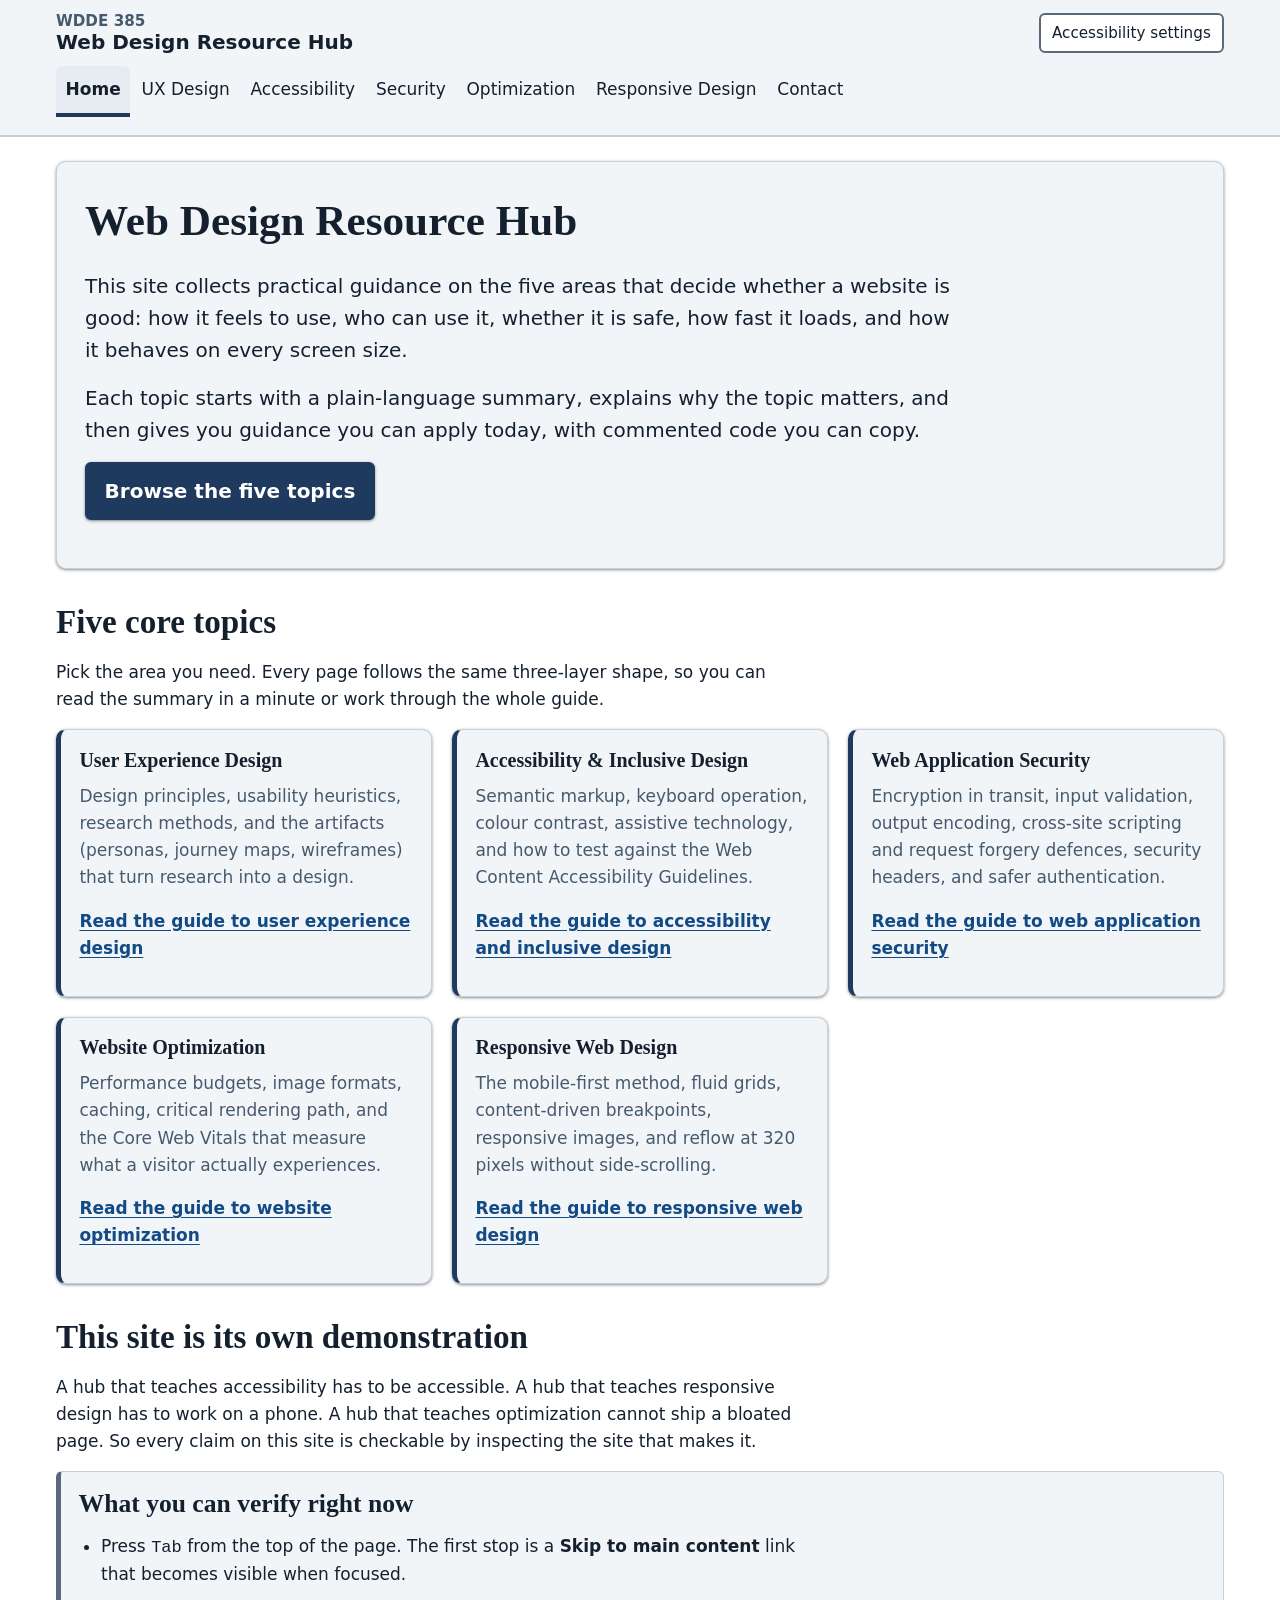
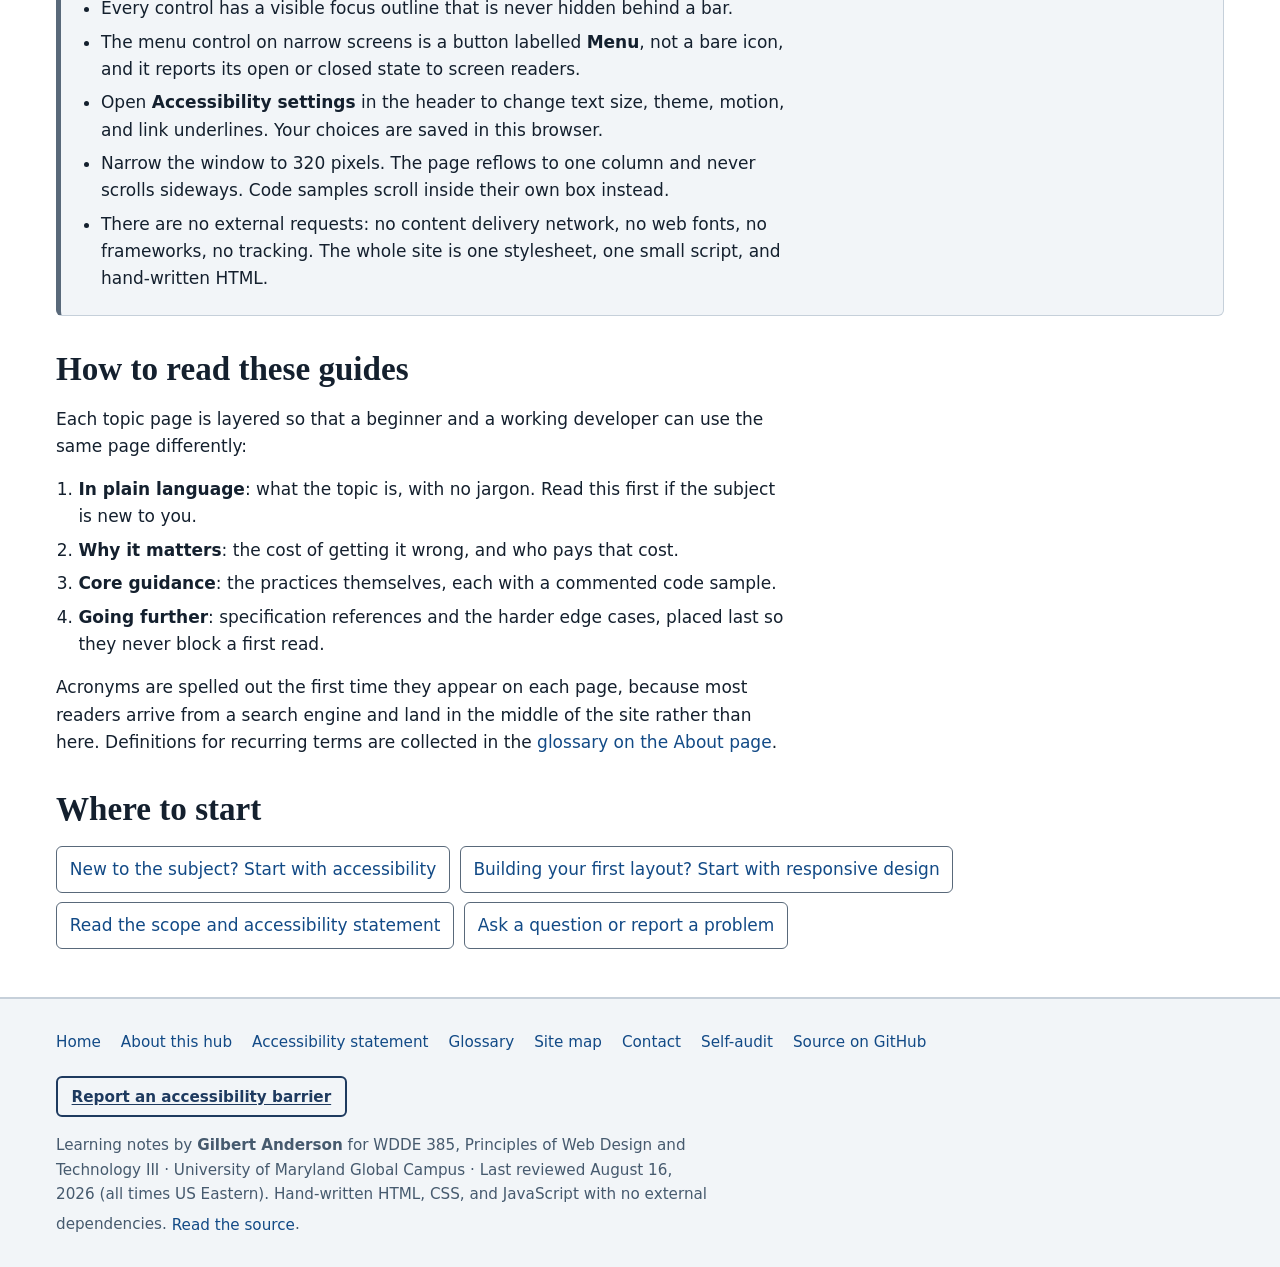
==== commit b4661de3: "Revert link underlines to hover-only, matching the nav pattern Gilbert's call, made with the tradeof" ====
--- a/index.html
+++ b/index.html
@@ -10,7 +10,7 @@
 <!-- Applies saved accessibility settings before the first paint, so the
      page never flashes in the wrong theme or text size. -->
 <script>
-(function(){var d=document.documentElement;d.classList.add('js');try{var p=JSON.parse(localStorage.getItem('hubPrefs')||'{}');if(p.theme&&p.theme!=='system'){d.setAttribute('data-theme',p.theme);}if(p.textsize&&p.textsize!=='default'){d.setAttribute('data-textsize',p.textsize);}if(p.motion==='reduced'){d.setAttribute('data-motion','reduced');}if(p.underline==='off'){d.setAttribute('data-underline','off');}}catch(e){}})();
+(function(){var d=document.documentElement;d.classList.add('js');try{var p=JSON.parse(localStorage.getItem('hubPrefs')||'{}');if(p.theme&&p.theme!=='system'){d.setAttribute('data-theme',p.theme);}if(p.textsize&&p.textsize!=='default'){d.setAttribute('data-textsize',p.textsize);}if(p.motion==='reduced'){d.setAttribute('data-motion','reduced');}if(p.underline==='on'){d.setAttribute('data-underline','on');}}catch(e){}})();
 </script>
 </head>
 <body>
--- a/styles.css
+++ b/styles.css
@@ -72,11 +72,12 @@
   --font-body: system-ui, -apple-system, "Segoe UI", Roboto, "Helvetica Neue", Arial, sans-serif;
   --font-head: Georgia, "Iowan Old Style", "Palatino Linotype", "Book Antiqua", "Times New Roman", serif;
   --text-scale: 1;
-  /* Underlined by default: an in-text link distinguished from its
-     surrounding paragraph by colour alone fails WCAG 1.4.1 (Use of
-     Color) and is exactly what axe's link-in-text-block rule and the
-     WAVE tool both flag. The settings panel lets a user remove it. */
-  --link-decoration: underline;
+  /* No underline by default, at Gilbert's explicit request, made with
+     the WCAG 1.4.1 tradeoff understood: an in-text link distinguished
+     from its surrounding paragraph by colour alone is what axe's
+     link-in-text-block rule and WAVE both flag. The settings panel
+     still lets a user opt into underlines if they want them. */
+  --link-decoration: none;
 }
 
 /* Dark palette. Applied when the user's OS asks for dark and the
@@ -180,8 +181,8 @@
   --text-scale: 1.25;
 }
 
-:root[data-underline=off] {
-  --link-decoration: none;
+:root[data-underline=on] {
+  --link-decoration: underline;
 }
 
 /* ---------- 2. Base elements -------------------------------- */
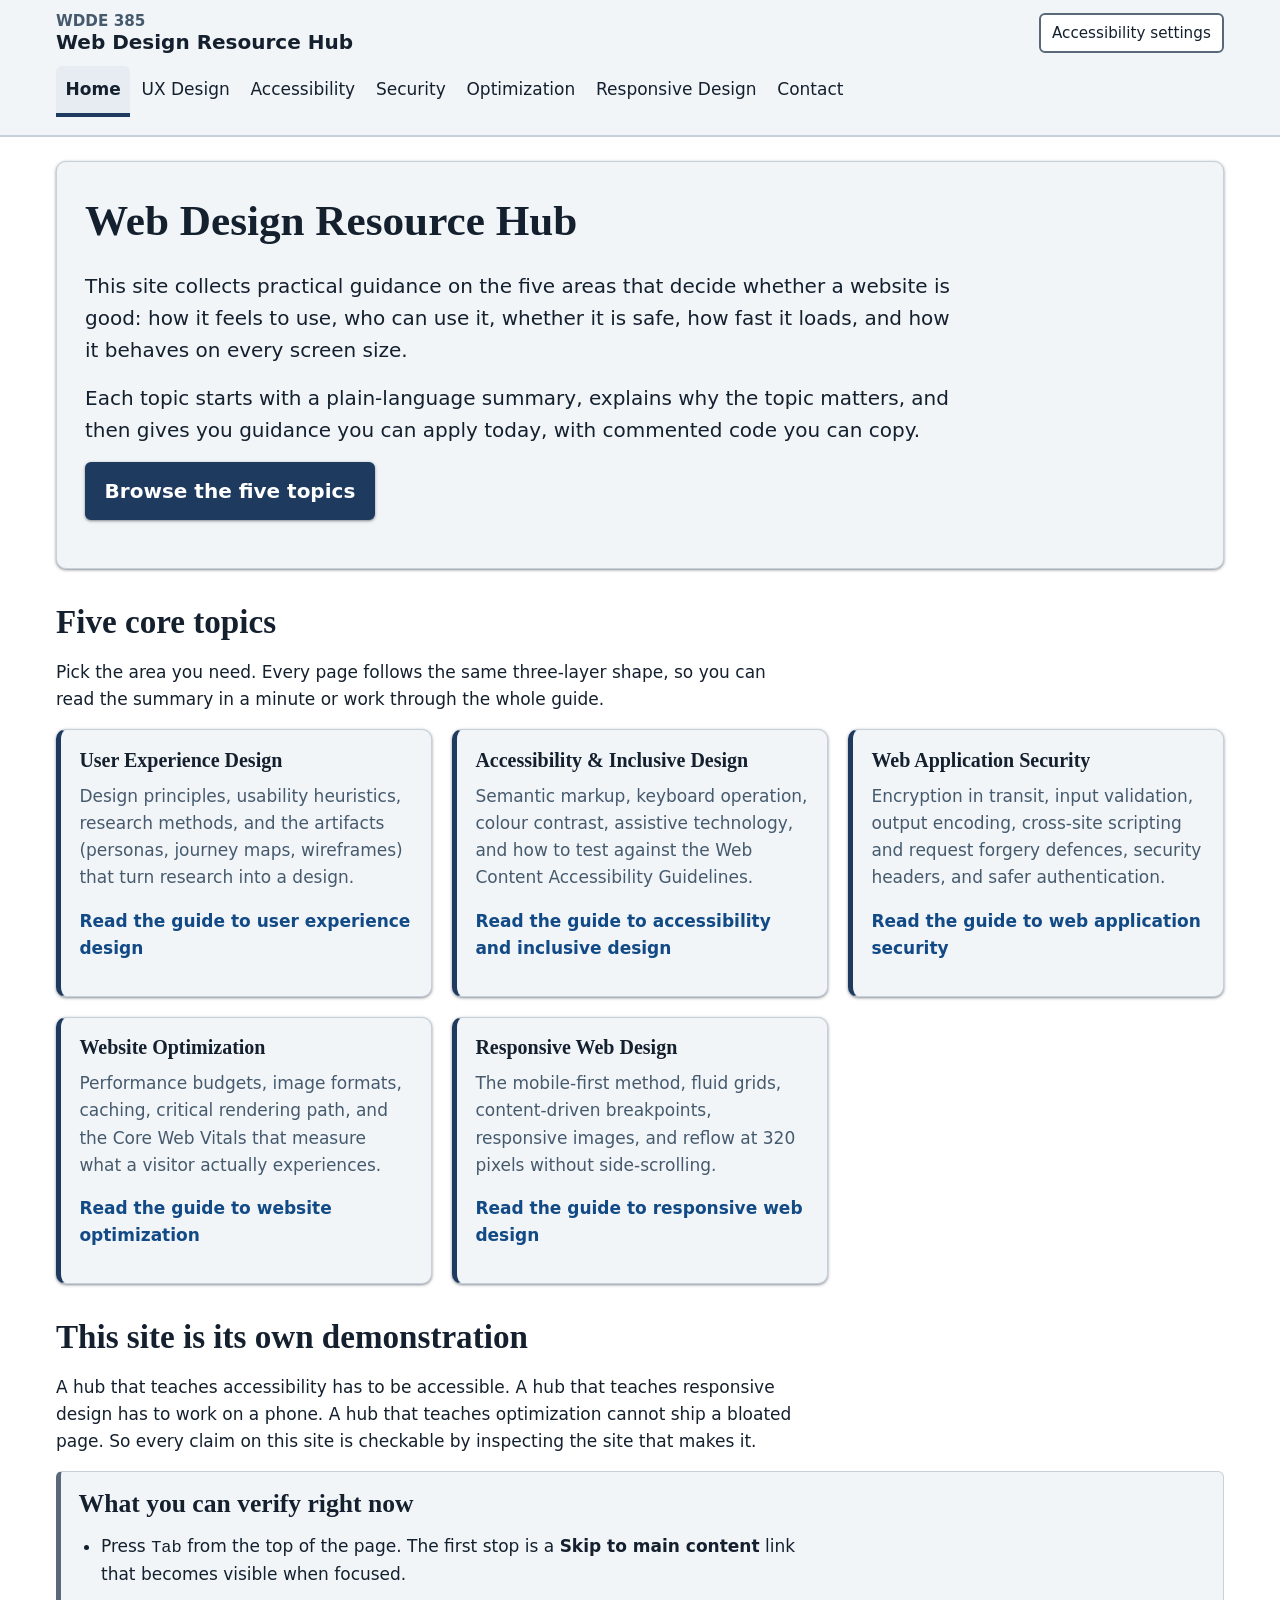
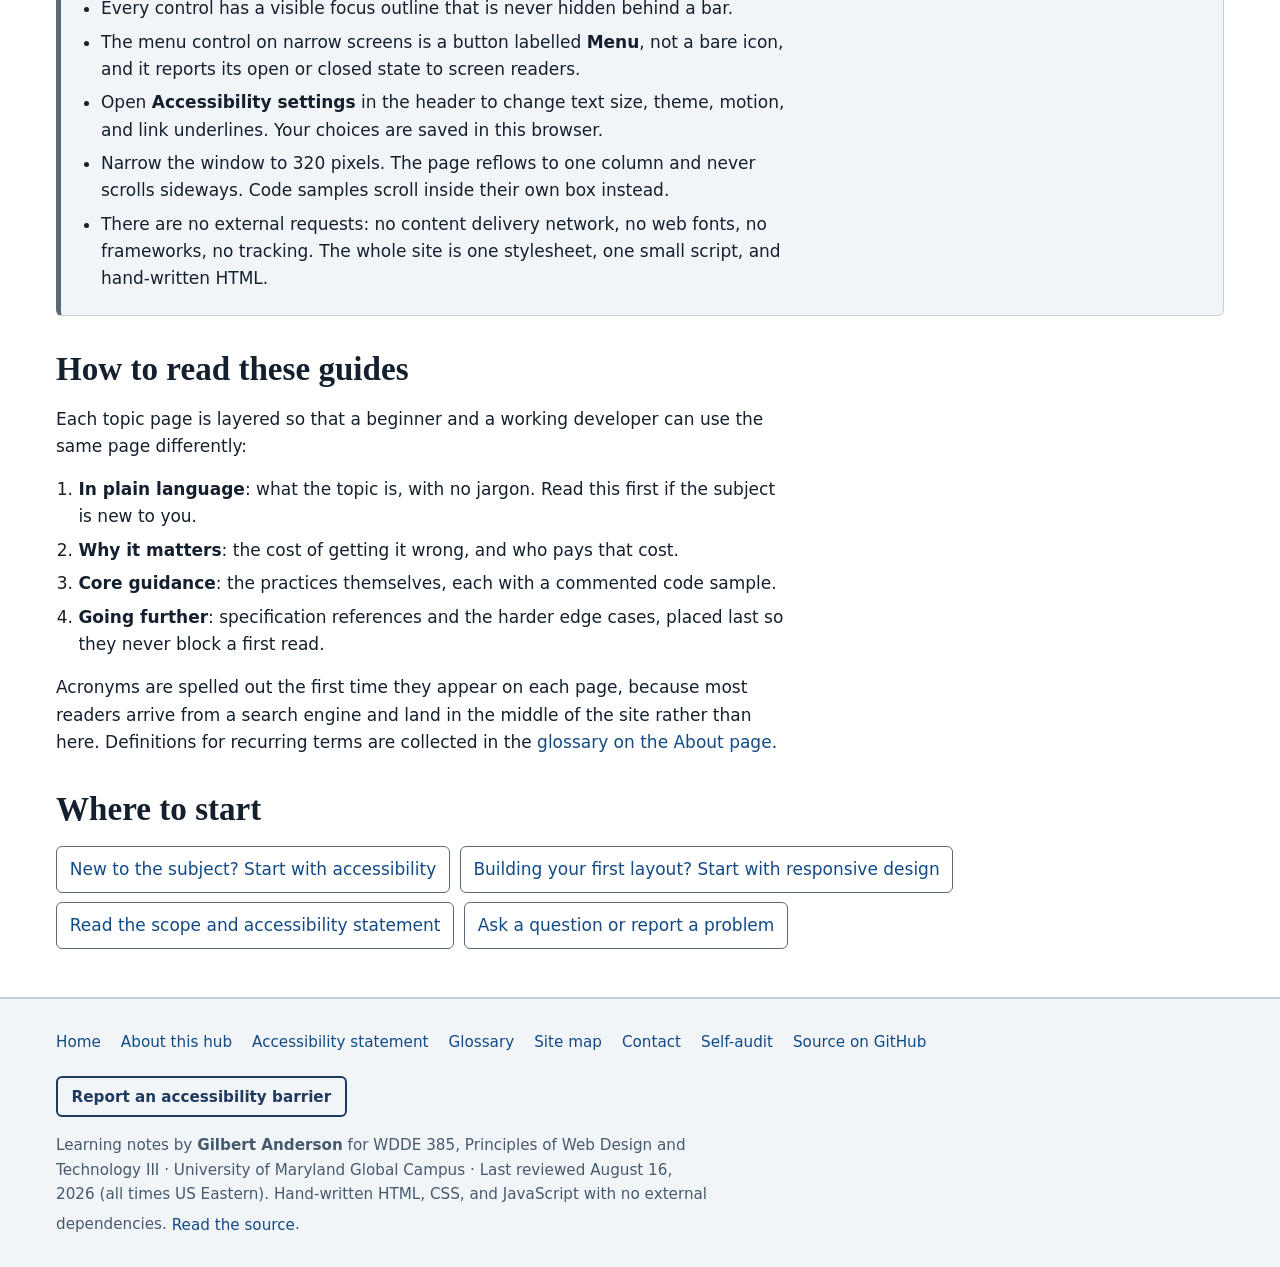
==== commit 475764ed: "Ship real cache-busting and real minification, not just disclosure Closes the last Optimization gap " ====
--- a/index.html
+++ b/index.html
@@ -6,7 +6,10 @@
 <link rel="icon" href="favicon.svg" type="image/svg+xml">
 <title>Home | WDDE 385 Web Design Resource Hub</title>
 <meta name="description" content="Practical guidance on user experience design, accessibility, web application security, website optimization, and responsive design, written for students and early-career web developers.">
-<link rel="stylesheet" href="styles.css">
+<!-- static asset version: bump ?v= here AND on main.min.js's <script>
+     tag below whenever styles.css or main.js changes; keep both
+     numbers equal (see optimization.html "One tradeoff, disclosed rather than hidden") -->
+<link rel="stylesheet" href="styles.min.css?v=1">
 <!-- Applies saved accessibility settings before the first paint, so the
      page never flashes in the wrong theme or text size. -->
 <script>
@@ -166,6 +169,7 @@
   </div>
 </footer>
 
-<script src="main.js" defer></script>
+<!-- keep this ?v= in sync with styles.min.css's <link> tag above -->
+<script src="main.min.js?v=1" defer></script>
 </body>
 </html>
--- a/styles.min.css
+++ b/styles.min.css
@@ -0,0 +1 @@
+@charset "UTF-8";:root{--bg:#ffffff;--surface:#f2f5f8;--surface-2:#e7ecf2;--text:#14202e;--text-muted:#465a6e;--link:#124a86;--link-visited:#5b3a80;--border:#59697a;--border-soft:#c6d0da;--accent:#1e3a5f;--on-accent:#ffffff;--accent-soft:#eef3f9;--focus:#1e3a5f;--error:#b3261e;--error-bg:#fdecea;--success:#146c43;--success-bg:#e8f5ee;--code-bg:#eaeff5;--code-text:#14202e;--shadow-ink:#0b1420;--shadow-ink-rgb:11, 20, 32;--shape-none:0;--shape-xs:0.25rem;--shape-sm:0.375rem;--shape-md:0.625rem;--shape-lg:1rem;--shape-full:999px;--elevation-0:none;--elevation-1:0 1px 2px rgba(var(--shadow-ink-rgb), 0.30), 0 1px 3px 1px rgba(var(--shadow-ink-rgb), 0.15);--elevation-2:0 1px 2px rgba(var(--shadow-ink-rgb), 0.30), 0 2px 6px 2px rgba(var(--shadow-ink-rgb), 0.15);--elevation-3:0 1px 3px rgba(var(--shadow-ink-rgb), 0.30), 0 4px 8px 3px rgba(var(--shadow-ink-rgb), 0.15);--step--1:clamp(0.875rem, 0.84rem + 0.18vw, 0.95rem);--step-0:clamp(1rem, 0.97rem + 0.15vw, 1.0625rem);--step-1:clamp(1.125rem, 1.07rem + 0.28vw, 1.25rem);--step-2:clamp(1.3rem, 1.2rem + 0.5vw, 1.6rem);--step-3:clamp(1.55rem, 1.35rem + 0.9vw, 2.1rem);--step-4:clamp(1.85rem, 1.5rem + 1.5vw, 2.75rem);--measure:68ch;--radius:var(--shape-sm);--gap:1.25rem;--shell:75rem;--motion:160ms;--font-body:system-ui, -apple-system, "Segoe UI", Roboto, "Helvetica Neue", Arial, sans-serif;--font-head:Georgia, "Iowan Old Style", "Palatino Linotype", "Book Antiqua", "Times New Roman", serif;--text-scale:1;--link-decoration:none}@media (prefers-color-scheme:dark){:root:not([data-theme=light]):not([data-theme=contrast]){--bg:#0f1720;--surface:#172230;--surface-2:#1e2c3c;--text:#e6edf3;--text-muted:#a9b8c6;--link:#8dbdf2;--link-visited:#d3a9f5;--border:#7d8d9c;--border-soft:#31424f;--accent:#9fc4ea;--on-accent:#0b1622;--accent-soft:#152232;--focus:#9fc4ea;--error:#ff9a90;--error-bg:#2b1614;--success:#78d9a6;--success-bg:#12251b;--code-bg:#0a1119;--code-text:#e6edf3;--shadow-ink:#000000;--shadow-ink-rgb:0, 0, 0}}:root[data-theme=dark]{--bg:#0f1720;--surface:#172230;--surface-2:#1e2c3c;--text:#e6edf3;--text-muted:#a9b8c6;--link:#8dbdf2;--link-visited:#d3a9f5;--border:#7d8d9c;--border-soft:#31424f;--accent:#9fc4ea;--on-accent:#0b1622;--accent-soft:#152232;--focus:#9fc4ea;--error:#ff9a90;--error-bg:#2b1614;--success:#78d9a6;--success-bg:#12251b;--code-bg:#0a1119;--code-text:#e6edf3;--shadow-ink:#000000;--shadow-ink-rgb:0, 0, 0}:root[data-theme=contrast]{--bg:#ffffff;--surface:#ffffff;--surface-2:#ffffff;--text:#000000;--text-muted:#000000;--link:#0000c8;--link-visited:#5c0099;--border:#000000;--border-soft:#000000;--accent:#6b2200;--on-accent:#ffffff;--accent-soft:#ffffff;--focus:#000000;--error:#8f0000;--error-bg:#ffffff;--success:#00532f;--success-bg:#ffffff;--code-bg:#ffffff;--code-text:#000000;--shadow-ink:#000000;--shadow-ink-rgb:0, 0, 0;--link-decoration:underline}:root[data-theme=contrast] *{border-color:#000}@media (prefers-contrast:more){:root:not([data-theme]){--text-muted:var(--text);--border-soft:var(--border);--link-decoration:underline}}:root[data-textsize=large]{--text-scale:1.125}:root[data-textsize=larger]{--text-scale:1.25}:root[data-underline=on]{--link-decoration:underline}*,::after,::before{box-sizing:border-box}[hidden]{display:none!important}html{font-size:calc(100%*var(--text-scale));-webkit-text-size-adjust:100%;scroll-behavior:smooth}body{margin:0;background:var(--bg);color:var(--text);font-family:var(--font-body);font-size:var(--step-0);line-height:1.6;text-align:left;overflow-wrap:break-word;display:flex;flex-direction:column;min-height:100vh}h1,h2,h3,h4{line-height:1.25;margin:0 0 .5em;font-weight:700;max-width:var(--measure);text-wrap:balance;font-family:var(--font-head)}h1{font-size:var(--step-4);margin-top:0}h2{font-size:var(--step-3);margin-top:2rem}h3{font-size:var(--step-2);margin-top:1.75rem}h4{font-size:var(--step-1);margin-top:1.5rem}dl,ol,p,table,ul{max-width:var(--measure)}ol,p,ul{margin:0 0 1rem}ol,ul{padding-left:1.4rem}li{margin-bottom:.4rem}li>ol,li>ul{margin-top:.4rem}a{color:var(--link);text-decoration:var(--link-decoration);text-underline-offset:.15em}a:visited{color:var(--link-visited)}a:hover{text-decoration:underline}:focus-visible{outline:3px solid var(--focus);outline-offset:2px;border-radius:2px}:focus:not(:focus-visible){outline:0}[id]{scroll-margin-top:1.5rem}img,svg,video{max-width:100%;height:auto}hr{border:0;border-top:1px solid var(--border-soft);margin:2.5rem 0}abbr[title]{text-decoration:underline dotted;cursor:help}dl{margin:0 0 1.5rem}dt{font-weight:700;margin-top:1rem}dd{margin:.25rem 0 0;padding-left:1rem;border-left:3px solid var(--border-soft)}blockquote{margin:0 0 1rem;padding:.25rem 0 .25rem 1rem;border-left:4px solid var(--accent);max-width:var(--measure)}table{border-collapse:collapse;width:100%;margin-bottom:1.5rem}caption,td,th{text-align:left}blockquote,caption{color:var(--text-muted)}caption{padding-bottom:.5rem}td,th{border:1px solid var(--border-soft);padding:.5rem .65rem;vertical-align:top}th{background:var(--surface)}.visually-hidden{position:absolute;width:1px;height:1px;margin:-1px;padding:0;overflow:hidden;clip:rect(0 0 0 0);clip-path:inset(50%);white-space:nowrap;border:0}.wrap{width:100%;max-width:var(--shell);margin-inline:auto;padding-inline:1rem}.page{flex:1 0 auto;padding-block:1.5rem 3rem}.stack>*+*{margin-top:1rem}.skip-link{position:absolute;left:.5rem;top:-100px;z-index:100;background:var(--bg);color:var(--link);border:2px solid var(--focus);border-radius:var(--radius);padding:.65rem 1rem;font-weight:700;text-decoration:underline;transition:top var(--motion) ease;box-shadow:var(--elevation-2)}.skip-link:focus{top:.5rem}.site-header{background:var(--surface);border-bottom:2px solid var(--border-soft)}.header-inner{display:flex;flex-wrap:wrap;align-items:center;justify-content:space-between;gap:.75rem;padding-block:.75rem}.brand{font-weight:700;text-decoration:none;line-height:1.2;display:block}.brand,.brand:visited{color:var(--text)}.brand .brand-course{display:block;font-size:var(--step--1);color:var(--text-muted);font-weight:600}.brand .brand-name{display:block;font-size:var(--step-1)}.brand:hover{text-decoration:none}.brand:hover .brand-name{color:var(--accent)}.header-actions{display:flex;flex-wrap:wrap;gap:.5rem}.primary-nav a,button{color:var(--text);border-radius:var(--radius)}button{font:inherit;background:var(--bg);border:2px solid var(--border);padding:.5rem .9rem;min-height:2.75rem;cursor:pointer;transition:box-shadow var(--motion) ease}.data-table thead th,.primary-nav a:hover,button:hover{background:var(--surface-2)}.btn-primary{background:var(--accent);border-color:var(--accent);color:var(--on-accent);font-weight:700;box-shadow:var(--elevation-1)}.btn-primary:hover{text-decoration:underline;box-shadow:var(--elevation-2)}.btn-quiet{min-height:2.25rem;padding:.35rem .7rem;font-size:var(--step--1)}.primary-nav{width:100%}.breadcrumbs ol,.primary-nav ul{list-style:none;display:flex;margin:0;max-width:none}.primary-nav ul{padding:0;flex-direction:column;gap:.15rem}.primary-nav a{display:block;padding:.7rem .5rem;text-decoration:var(--link-decoration);border-left:4px solid transparent}.primary-nav a[aria-current=page]{font-weight:700;border-left-color:var(--accent);background:var(--surface-2)}.js .primary-nav{display:none}.js .site-header[data-nav-open=true] .primary-nav{display:block}.a11y-panel{background:var(--accent-soft);border-top:2px solid var(--accent);border-bottom:2px solid var(--accent);padding-block:1rem}.a11y-panel h2{margin-top:0}.a11y-panel fieldset{border:1px solid var(--border-soft);border-radius:var(--shape-md);margin:0 0 1rem;padding:.75rem 1rem 1rem;min-width:0}.a11y-panel legend{font-weight:700;padding-inline:.35rem}.a11y-panel .opt-grid{display:grid;gap:.4rem 1rem;grid-template-columns:repeat(auto-fit,minmax(11rem,1fr))}.a11y-panel label{display:flex;align-items:center;gap:.5rem;padding:.35rem 0}.a11y-panel input{width:1.15rem;height:1.15rem;accent-color:var(--accent)}.a11y-settings-grid{display:grid;gap:0 1.25rem;grid-template-columns:repeat(auto-fit,minmax(15rem,1fr))}.breadcrumbs{background:var(--surface);border-bottom:1px solid var(--border-soft);font-size:var(--step--1)}.breadcrumbs ol{flex-wrap:wrap;gap:.35rem;padding:.6rem 0}.breadcrumbs li{margin:0}.breadcrumbs li+li::before{content:"›";padding-right:.35rem;color:var(--text-muted)}.cta,.hero{box-shadow:var(--elevation-1)}.hero{background:var(--surface);border:1px solid var(--border-soft);border-radius:var(--shape-md);padding:1.5rem 1.25rem;margin-bottom:2rem}.a11y-panel h2,.card h3,.hero p{font-size:var(--step-1)}.hero p{color:var(--text)}.cta{display:inline-block;min-height:2.75rem;padding:.7rem 1.1rem;background:var(--accent);font-weight:700;border-radius:var(--radius);text-decoration:none;border:2px solid var(--accent);transition:box-shadow var(--motion) ease}.cta,.cta:visited{color:var(--on-accent)}.cta:hover{text-decoration:underline}.card-grid{list-style:none;margin:0 0 2rem;padding:0;max-width:none;display:grid;gap:var(--gap);grid-template-columns:1fr}.card,.layer-summary{border-radius:var(--shape-md);padding:1.1rem 1.15rem}.card{background:var(--surface);border:1px solid var(--border-soft);border-left:5px solid var(--accent);margin:0;display:flex;flex-direction:column;box-shadow:var(--elevation-1);transition:box-shadow var(--motion) ease}.card:hover,.cta:hover{box-shadow:var(--elevation-2)}.card h3{margin-top:0}.card p{color:var(--text-muted);flex:1 0 auto}.card .card-link{font-weight:700;text-decoration:var(--link-decoration)}.layer-summary{background:var(--accent-soft);border:2px solid var(--accent);margin-bottom:1.5rem}.layer-summary h2{margin-top:0;font-size:var(--step-2)}.callout p:last-child,.callout ul:last-child,.demo-explain p:last-child,.form-success p:last-child,.layer-summary p:last-child{margin-bottom:0}.callout{background:var(--surface);border:1px solid var(--border-soft);border-left:5px solid var(--border);border-radius:var(--radius);padding:1rem 1.1rem;margin-bottom:1.5rem}.callout h2,.callout h3{margin-top:0}.code-sample{margin:0 0 1.5rem;max-width:var(--measure)}.code-sample figcaption{font-size:var(--step--1);color:var(--text-muted);margin-bottom:.4rem}.responsive-image-demo{max-width:none}.responsive-image-demo img{display:block;border-radius:var(--radius);background:#fff}.code-head,.responsive-image-demo img,pre{border:1px solid var(--border-soft)}.code-head{display:flex;flex-wrap:wrap;align-items:center;justify-content:space-between;gap:.5rem;background:var(--surface-2);border-bottom:0;border-radius:var(--shape-sm) var(--shape-sm)0 0;padding:.35rem .6rem;font-size:var(--step--1)}.code-head .code-lang{font-weight:700}pre{margin:0;background:var(--code-bg);color:var(--code-text);border-radius:0 0 var(--shape-sm) var(--shape-sm);padding:.9rem;overflow-x:auto;font-size:var(--code-scale, 0.95em);line-height:1.55;tab-size:2}pre:focus-visible{outline-offset:-3px}code,kbd,samp{font-family:ui-monospace,SFMono-Regular,"SF Mono",Menlo,Consolas,"Liberation Mono",monospace}.toc,li code,p code,td code{border:1px solid var(--border-soft)}li code,p code,td code{background:var(--code-bg);border-radius:3px;padding:.05em .3em;font-size:.92em}.toc{background:var(--surface);border-radius:var(--shape-md);padding:.5rem .9rem .9rem;margin-bottom:1.5rem}.toc>summary{font-weight:700;font-size:var(--step-1);cursor:pointer;padding:.6rem .25rem}.related-list,.toc ul{list-style:none;max-width:none}.toc ul{padding-left:0;margin:.5rem 0 0}.toc li{margin-bottom:.15rem}.toc ul ul{padding-left:1rem}.toc a{display:block;padding:.35rem .25rem}.related-list{padding:0;margin:0;display:flex;flex-wrap:wrap;gap:.6rem}.related-list li{margin:0}.related-list a{display:inline-block;background:var(--bg);border:1px solid var(--border);border-radius:var(--radius);padding:.55rem .8rem;text-decoration:var(--link-decoration);min-height:2.5rem}.related-list a:hover{background:var(--surface-2);text-decoration:underline}.resource-list,.site-footer nav ul{list-style:none;padding:0;margin:0 0 1rem}.resource-list{max-width:var(--measure);display:grid;gap:.85rem}.resource-list li{margin:0;padding-left:.9rem;border-left:3px solid var(--border-soft)}.helpful p,.resource-list a{font-weight:700}.resource-list .resource-note{display:block;color:var(--text-muted);font-size:var(--step--1);margin-top:.15rem}.helpful{background:var(--accent-soft);border:2px solid var(--accent);border-radius:var(--shape-md);padding:.9rem 1.1rem;margin:2rem 0 0;display:flex;flex-wrap:wrap;align-items:center;gap:.6rem}.helpful p{margin:0}.helpful [role=status]{flex-basis:100%;margin:0;font-weight:400}form{max-width:44rem}.field{margin-bottom:1.5rem}.field>label,fieldset>legend{display:block;font-weight:700;margin-bottom:.3rem}.hint,.optional{color:var(--text-muted)}.hint{display:block;font-size:var(--step--1);margin-bottom:.4rem}.optional{font-weight:400}input[type=email],input[type=tel],input[type=text],input[type=url]{max-width:32rem;min-height:2.75rem;border-radius:var(--radius)}select{min-height:2.75rem;max-width:32rem}fieldset,select,textarea{border-radius:var(--radius)}input[type=email],input[type=tel],input[type=text],input[type=url],select,textarea{font:inherit;color:var(--text);background:var(--bg);width:100%;padding:.6rem .7rem;border:2px solid var(--border)}textarea{max-width:44rem;min-height:9rem;resize:vertical}[aria-invalid=true]{border-color:var(--error);border-width:3px}.error-summary a,.field-error{color:var(--error);font-weight:700}.field-error{display:block;margin-top:.4rem}.field-error::before{content:"✕ "}.error-summary,.form-success{border-radius:var(--shape-md);padding:1rem 1.1rem;margin-bottom:1.5rem}.error-summary{background:var(--error-bg);border:3px solid var(--error)}.error-summary h2,.form-success h2{margin-top:0;font-size:var(--step-1);color:var(--error)}.error-summary ul{margin-bottom:0}.error-summary a{text-decoration:underline}.form-success{background:var(--success-bg);border:3px solid var(--success)}.form-success h2{color:var(--success)}fieldset{border:1px solid var(--border-soft);padding:.75rem 1rem 1rem;margin:0 0 1.5rem;min-width:0}.honeypot{position:absolute;left:-9999px;width:1px;height:1px;overflow:hidden}.site-footer{flex-shrink:0;background:var(--surface);border-top:2px solid var(--border-soft);padding-block:1.5rem;font-size:var(--step--1)}.site-footer nav ul{display:flex;flex-wrap:wrap;gap:.25rem 1.25rem;max-width:none}.site-footer li{margin:0}.site-footer a{padding-block:.4rem;display:inline-block}.barrier-link{display:inline-block;border:2px solid var(--accent);border-radius:var(--radius);padding:.55rem .85rem;color:var(--accent)!important;font-weight:700;text-decoration:none;min-height:2.5rem}.barrier-link:hover{background:var(--accent-soft);text-decoration:none}.site-footer .colophon{color:var(--text-muted);margin:1rem 0 0;max-width:var(--measure)}@media (min-width:34em){.card-grid,.card-grid.grid-2{grid-template-columns:repeat(2,1fr)}}@media (min-width:48em){.js .primary-nav{display:block;width:auto}.btn-menu{display:none!important}.primary-nav ul{flex-direction:row;flex-wrap:wrap;gap:.1rem}.primary-nav a{border-left:0;border-bottom:4px solid transparent;border-radius:var(--shape-sm) var(--shape-sm)0 0;padding:.6rem}.primary-nav a[aria-current=page]{border-left:0;border-bottom-color:var(--accent)}.header-inner{flex-wrap:wrap}.hero{padding:2rem 1.75rem}}@media (min-width:62em){.card-grid{grid-template-columns:repeat(3,1fr)}.card-grid.grid-2{grid-template-columns:repeat(2,1fr)}}@media (min-width:64em){.topic-layout{display:grid;grid-template-columns:16rem minmax(0,1fr);gap:2.5rem;align-items:start}.topic-layout .toc{position:sticky;top:1rem;max-height:calc(100vh - 2rem);overflow-y:auto}.code-sample,dl,ol,p,ul{max-width:var(--measure)}}@media (prefers-reduced-motion:reduce){html{scroll-behavior:auto}*,::after,::before{animation-duration:.001ms!important;animation-iteration-count:1!important;transition-duration:.001ms!important;scroll-behavior:auto!important}}:root[data-motion=reduced]{scroll-behavior:auto}:root[data-motion=reduced] *,:root[data-motion=reduced] ::after,:root[data-motion=reduced] ::before{animation-duration:.001ms!important;animation-iteration-count:1!important;transition-duration:.001ms!important;scroll-behavior:auto!important}@media print{.helpful,.site-footer,.site-header,.skip-link,.toc{display:none}body{color:#000;background:#fff}a::after{content:" ("attr(href)")";font-size:.8em}}.demo{border:2px solid var(--border);border-radius:var(--shape-md);background:var(--surface);padding:1rem;margin:1.5rem 0;max-width:var(--measure);box-shadow:var(--elevation-1)}.demo-controls{border:1px solid var(--border-soft);border-radius:var(--radius);background:var(--bg);margin:0 0 1rem;padding:.75rem 1rem 1rem}.demo-controls legend{font-family:var(--font-head);font-weight:700;padding:0 .4rem}.demo-hint{margin:.25rem 0 .75rem;font-size:var(--step--1);color:var(--text-muted)}.demo-switches{display:grid;gap:.6rem}.switch{display:flex;align-items:flex-start;gap:.6rem;min-height:2.75rem;padding:.25rem 0;cursor:pointer}.switch input{width:1.15rem;height:1.15rem;margin:.15rem 0 0;flex:0 0 auto;accent-color:var(--accent)}.demo-stage{border:1px dashed var(--border);border-radius:var(--radius);background:var(--bg);padding:1rem}.demo-h{font-size:var(--step-0);margin:0 0 .75rem;color:var(--text-muted);text-transform:uppercase;letter-spacing:.06em}.demo-row{display:flex;flex-wrap:wrap;align-items:center;gap:.75rem;margin:0 0 1rem}.demo-note{font-size:var(--step--1);color:var(--text-muted);flex:1 1 16rem}.demo-btn{font:inherit;background:var(--accent);color:var(--on-accent);border:2px solid var(--accent);border-radius:var(--radius);padding:.6rem 1.1rem;min-height:2.75rem;cursor:pointer;box-shadow:var(--elevation-1)}.demo-link{color:var(--link)}.demo[data-broken-focus=true] :is(a,button,input,[tabindex]):focus,.demo[data-broken-focus=true] :is(a,button,input,[tabindex]):focus-visible{outline:0;box-shadow:none}.demo-fakebtn{display:inline-block;font:inherit;background:var(--accent);color:var(--on-accent);border:2px solid var(--accent);border-radius:var(--radius);padding:.6rem 1.1rem;min-height:2.75rem;box-sizing:border-box;cursor:pointer;user-select:none}.demo-explain{margin-top:1rem;border-left:4px solid var(--accent);background:var(--accent-soft);padding:.75rem 1rem;border-radius:0 var(--radius) var(--radius)0}.demo-explain p{margin:0 0 .5rem}.demo-explain ul{margin:.25rem 0 0;padding-left:1.25rem}.demo-explain li{margin-bottom:.4rem}.data-table{border-collapse:collapse;width:100%;max-width:var(--measure);margin:1rem 0}.data-table caption{text-align:left;font-size:var(--step--1);color:var(--text-muted);padding-bottom:.5rem}.data-table td,.data-table th{border:1px solid var(--border-soft);padding:.5rem .75rem;text-align:left}.data-table tbody th{font-weight:400}
